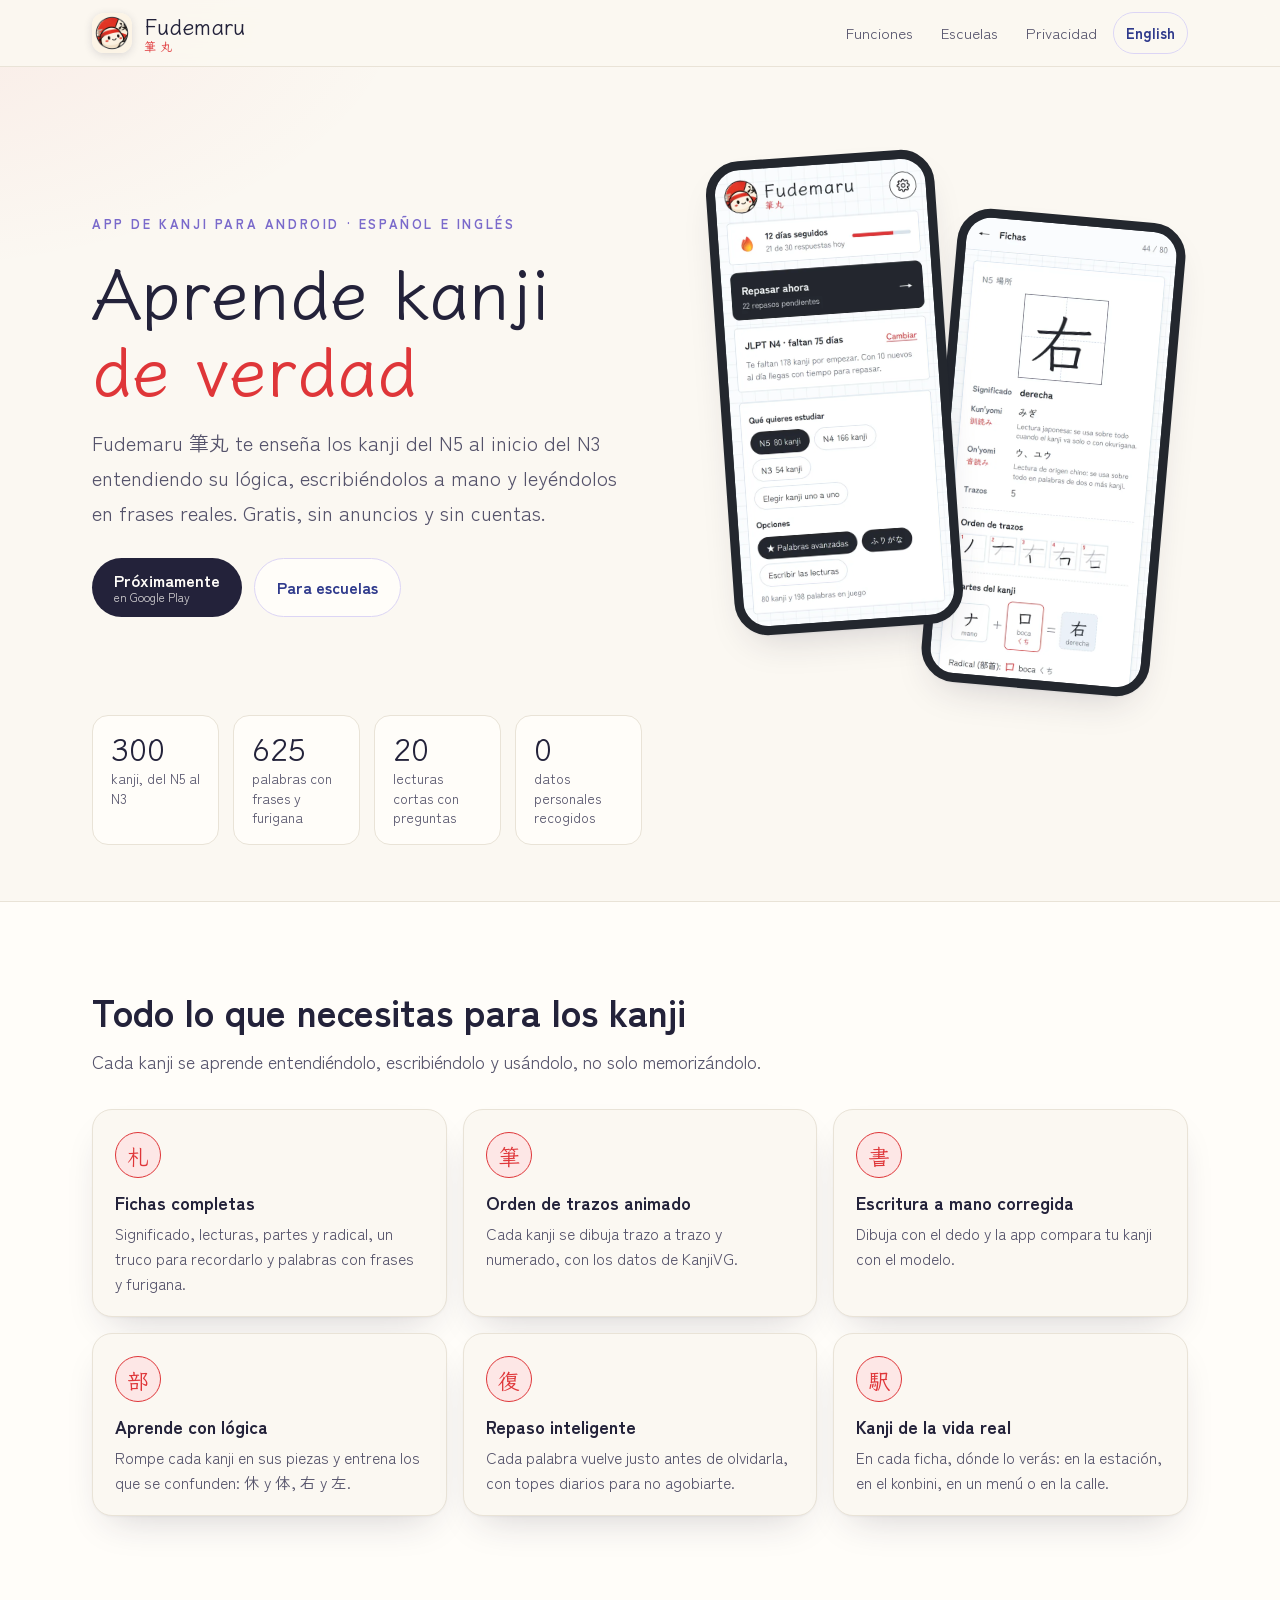
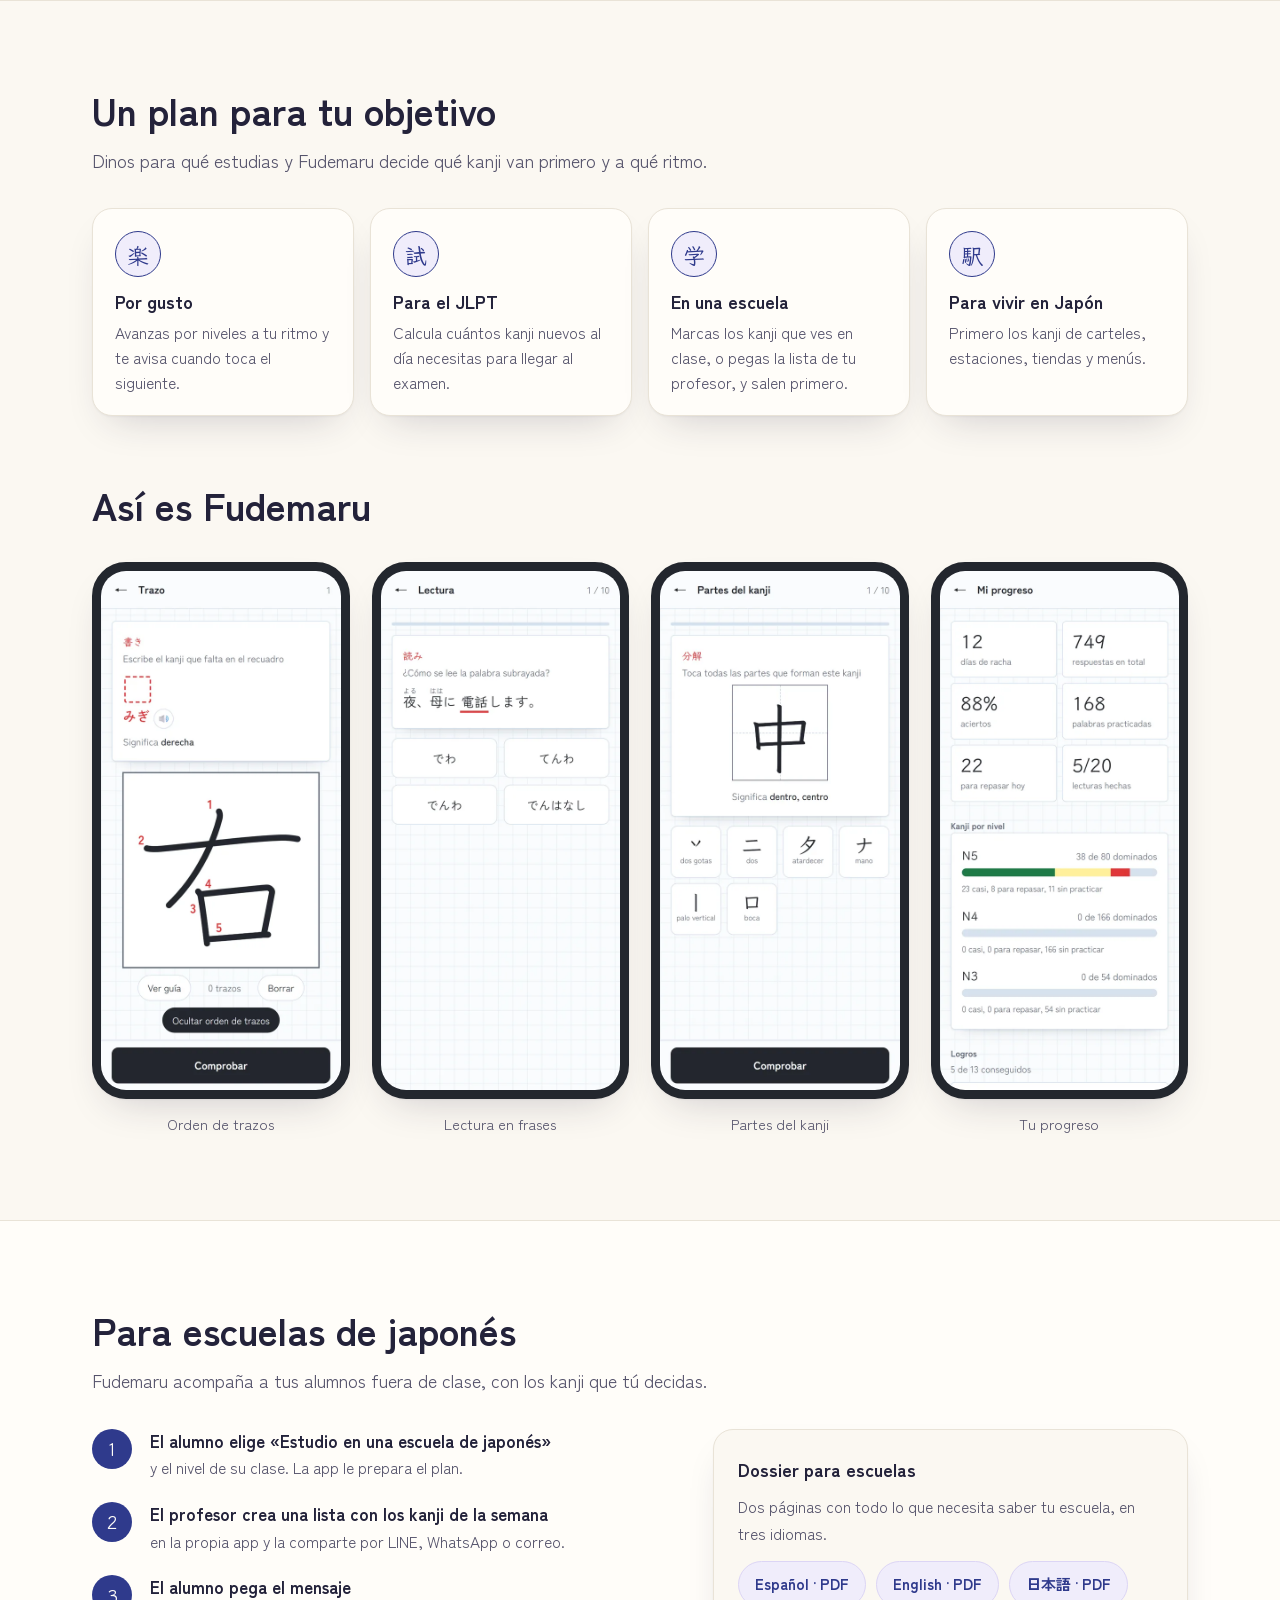
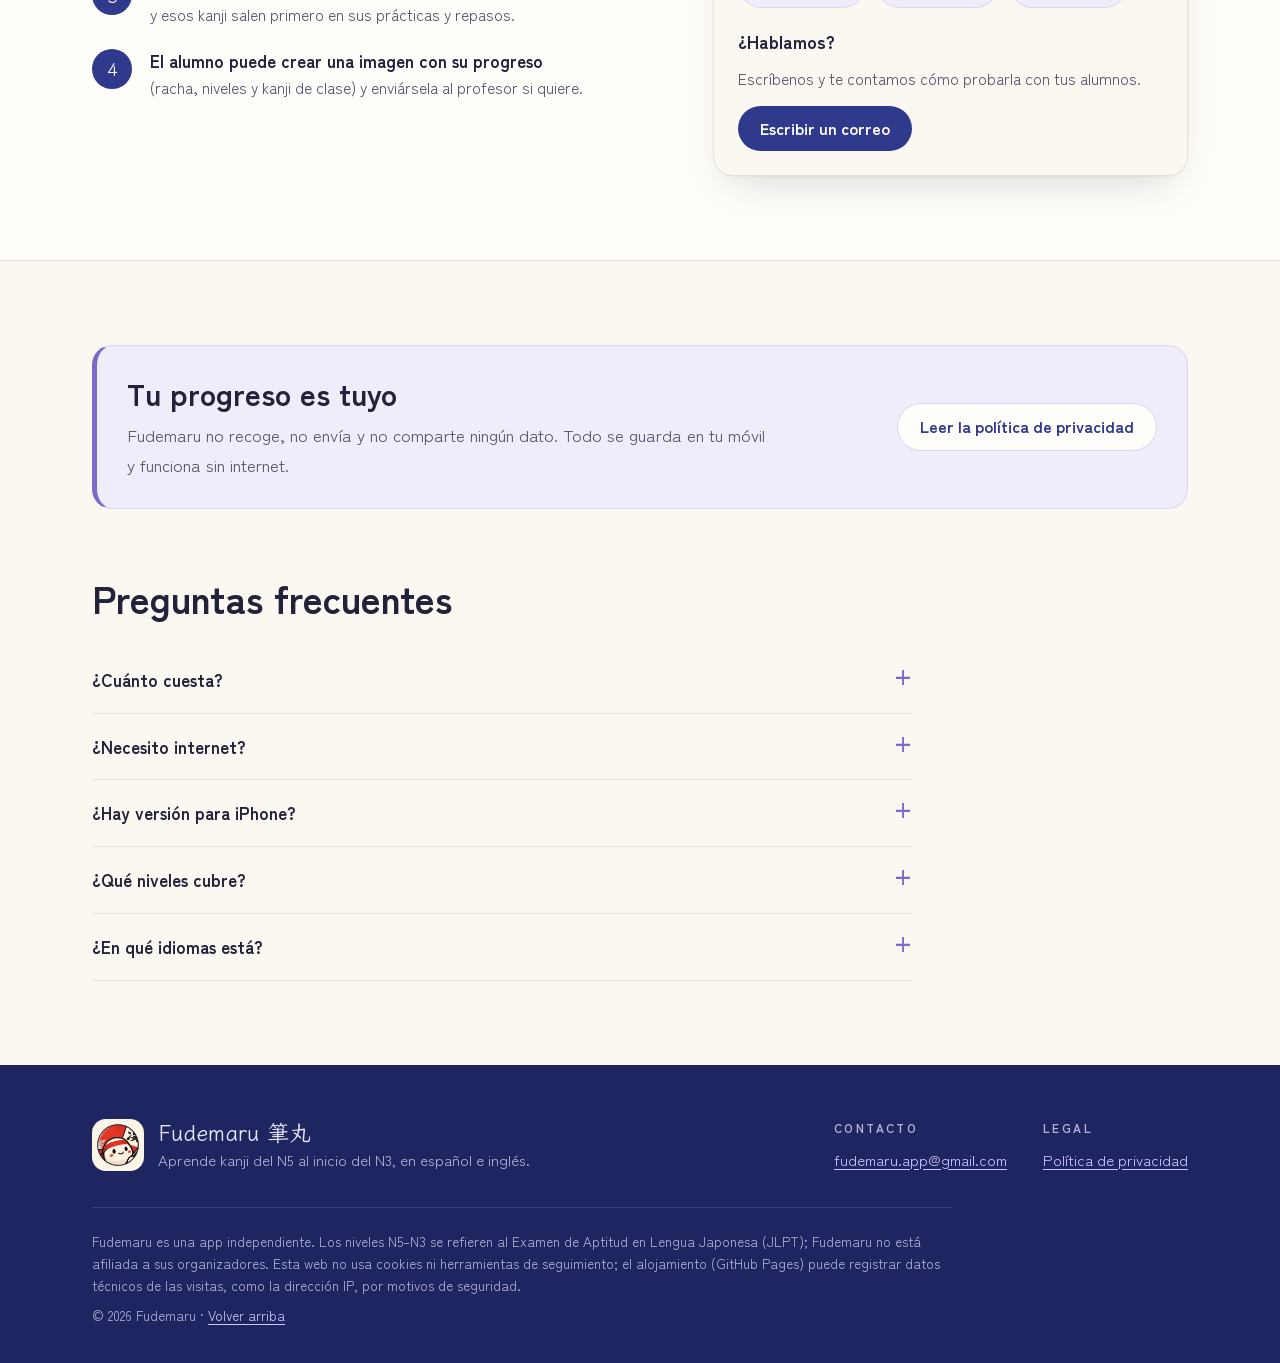
==== index.html @ ba8eaf7e "Web de Fudemaru" ====
<!doctype html>
<html lang="es">
<head>
<meta charset="utf-8">
<meta name="viewport" content="width=device-width, initial-scale=1">
<title>Fudemaru 筆丸 · Aprende kanji de verdad</title>
<meta name="description" content="App gratuita para Android: 300 kanji del N5 al inicio del N3, con fichas, orden de trazos, escritura a mano, lecturas y repaso inteligente. Sin anuncios, sin cuentas y sin internet.">
<meta name="theme-color" content="#fbf8f2" media="(prefers-color-scheme: light)">
<meta name="theme-color" content="#15162a" media="(prefers-color-scheme: dark)">
<meta property="og:type" content="website">
<meta property="og:title" content="Fudemaru 筆丸 · Aprende kanji de verdad">
<meta property="og:description" content="App gratuita para Android: 300 kanji del N5 al inicio del N3, con fichas, orden de trazos, escritura a mano, lecturas y repaso inteligente. Sin anuncios, sin cuentas y sin internet.">
<link rel="icon" type="image/png" sizes="32x32" href="assets/favicon-32.png">
<link rel="apple-touch-icon" href="assets/icon-180.png">
<link rel="alternate" hreflang="en" href="en/index.html">
<link rel="preload" href="assets/fonts/zen-400.woff2" as="font" type="font/woff2" crossorigin>
<link rel="stylesheet" href="assets/style.css">
</head>
<body id="top">
<a class="skip" href="#contenido">Saltar al contenido</a>
<header class="site-header"><div class="wrap">
  <a class="brand" href="index.html"><img src="assets/icon-192.png" alt="" width="40" height="40"><span class="brand-name">Fudemaru<span class="brand-jp" lang="ja">筆丸</span></span></a>
  <nav class="nav" aria-label="Navegación principal"><a class="hide-sm" href="#funciones">Funciones</a><a class="hide-sm" href="#escuelas">Escuelas</a><a class="hide-sm" href="#privacidad">Privacidad</a><a class="lang" href="en/index.html" hreflang="en" lang="en">English</a></nav>
</div></header>
<main id="contenido">
  <section class="hero"><div class="wrap">
    <div>
      <p class="eyebrow">App de kanji para Android · Español e inglés</p>
      <h1>Aprende kanji <span class="jp">de verdad</span></h1>
      <p class="lead">Fudemaru 筆丸 te enseña los kanji del N5 al inicio del N3 entendiendo su lógica, escribiéndolos a mano y leyéndolos en frases reales. Gratis, sin anuncios y sin cuentas.</p>
      <div class="cta"><span class="btn soon"><span>Próximamente<small>en Google Play</small></span></span><a class="btn ghost" href="#escuelas">Para escuelas</a></div>
    </div>
    <div class="phones"><div class="phone p1"><img src="assets/shots/es-inicio.webp" alt="" width="540" height="1170"></div><div class="phone p2"><img src="assets/shots/es-ficha.webp" alt="" width="540" height="1170"></div></div>
  </div><div class="wrap"><div class="stats"><div><b>300</b><span>kanji, del N5 al N3</span></div><div><b>625</b><span>palabras con frases y furigana</span></div><div><b>20</b><span>lecturas cortas con preguntas</span></div><div><b>0</b><span>datos personales recogidos</span></div></div></div></section>
  <section class="sec alt" id="funciones"><div class="wrap">
    <h2>Todo lo que necesitas para los kanji</h2><p class="sub">Cada kanji se aprende entendiéndolo, escribiéndolo y usándolo, no solo memorizándolo.</p>
    <div class="cards"><div class="card"><span class="k" lang="ja" aria-hidden="true">札</span><h3>Fichas completas</h3><p>Significado, lecturas, partes y radical, un truco para recordarlo y palabras con frases y furigana.</p></div><div class="card"><span class="k" lang="ja" aria-hidden="true">筆</span><h3>Orden de trazos animado</h3><p>Cada kanji se dibuja trazo a trazo y numerado, con los datos de KanjiVG.</p></div><div class="card"><span class="k" lang="ja" aria-hidden="true">書</span><h3>Escritura a mano corregida</h3><p>Dibuja con el dedo y la app compara tu kanji con el modelo.</p></div><div class="card"><span class="k" lang="ja" aria-hidden="true">部</span><h3>Aprende con lógica</h3><p>Rompe cada kanji en sus piezas y entrena los que se confunden: 休 y 体, 右 y 左.</p></div><div class="card"><span class="k" lang="ja" aria-hidden="true">復</span><h3>Repaso inteligente</h3><p>Cada palabra vuelve justo antes de olvidarla, con topes diarios para no agobiarte.</p></div><div class="card"><span class="k" lang="ja" aria-hidden="true">駅</span><h3>Kanji de la vida real</h3><p>En cada ficha, dónde lo verás: en la estación, en el konbini, en un menú o en la calle.</p></div></div>
  </div></section>
  <section class="sec"><div class="wrap">
    <h2>Un plan para tu objetivo</h2><p class="sub">Dinos para qué estudias y Fudemaru decide qué kanji van primero y a qué ritmo.</p>
    <div class="cards goals"><div class="card"><span class="k" lang="ja" aria-hidden="true">楽</span><h3>Por gusto</h3><p>Avanzas por niveles a tu ritmo y te avisa cuando toca el siguiente.</p></div><div class="card"><span class="k" lang="ja" aria-hidden="true">試</span><h3>Para el JLPT</h3><p>Calcula cuántos kanji nuevos al día necesitas para llegar al examen.</p></div><div class="card"><span class="k" lang="ja" aria-hidden="true">学</span><h3>En una escuela</h3><p>Marcas los kanji que ves en clase, o pegas la lista de tu profesor, y salen primero.</p></div><div class="card"><span class="k" lang="ja" aria-hidden="true">駅</span><h3>Para vivir en Japón</h3><p>Primero los kanji de carteles, estaciones, tiendas y menús.</p></div></div>
    <h2 style="margin-top:64px">Así es Fudemaru</h2>
    <div class="gallery"><figure><div class="phone"><img src="assets/shots/es-trazo.webp" alt="Orden de trazos" width="540" height="1170" loading="lazy"></div><figcaption>Orden de trazos</figcaption></figure><figure><div class="phone"><img src="assets/shots/es-lectura.webp" alt="Lectura en frases" width="540" height="1170" loading="lazy"></div><figcaption>Lectura en frases</figcaption></figure><figure><div class="phone"><img src="assets/shots/es-partes.webp" alt="Partes del kanji" width="540" height="1170" loading="lazy"></div><figcaption>Partes del kanji</figcaption></figure><figure><div class="phone"><img src="assets/shots/es-progreso.webp" alt="Tu progreso" width="540" height="1170" loading="lazy"></div><figcaption>Tu progreso</figcaption></figure></div>
  </div></section>
  <section class="sec alt" id="escuelas"><div class="wrap">
    <h2>Para escuelas de japonés</h2><p class="sub">Fudemaru acompaña a tus alumnos fuera de clase, con los kanji que tú decidas.</p>
    <div class="school">
      <ol class="steps"><li><b>El alumno elige «Estudio en una escuela de japonés»</b><span>y el nivel de su clase. La app le prepara el plan.</span></li><li><b>El profesor crea una lista con los kanji de la semana</b><span>en la propia app y la comparte por LINE, WhatsApp o correo.</span></li><li><b>El alumno pega el mensaje</b><span>y esos kanji salen primero en sus prácticas y repasos.</span></li><li><b>El alumno puede crear una imagen con su progreso</b><span>(racha, niveles y kanji de clase) y enviársela al profesor si quiere.</span></li></ol>
      <div class="panel">
        <h3>Dossier para escuelas</h3><p>Dos páginas con todo lo que necesita saber tu escuela, en tres idiomas.</p>
        <div class="dl"><a href="escuelas/Fudemaru-escuelas-ES.pdf" hreflang="es">Español · PDF</a><a href="escuelas/Fudemaru-escuelas-EN.pdf" hreflang="en">English · PDF</a><a href="escuelas/Fudemaru-escuelas-JA.pdf" hreflang="ja" lang="ja">日本語 · PDF</a></div>
        <h3>¿Hablamos?</h3><p>Escríbenos y te contamos cómo probarla con tus alumnos.</p>
        <a class="btn primary" href="mailto:fudemaru.app@gmail.com">Escribir un correo</a>
      </div>
    </div>
  </div></section>
  <section class="sec" id="privacidad"><div class="wrap">
    <div class="privacy"><div><h2>Tu progreso es tuyo</h2><p>Fudemaru no recoge, no envía y no comparte ningún dato. Todo se guarda en tu móvil y funciona sin internet.</p></div><a class="btn ghost" href="https://john141423.github.io/fudemaru-privacy/">Leer la política de privacidad</a></div>
    <h2 style="margin-top:64px">Preguntas frecuentes</h2>
    <div class="faq"><details><summary>¿Cuánto cuesta?</summary><p>Nada. Fudemaru es gratis y no tiene anuncios.</p></details><details><summary>¿Necesito internet?</summary><p>No. Todo funciona sin conexión: las fuentes, los kanji y la voz van dentro de la app o del móvil.</p></details><details><summary>¿Hay versión para iPhone?</summary><p>Por ahora, solo para Android.</p></details><details><summary>¿Qué niveles cubre?</summary><p>Todo el N5 y el N4 y el inicio del N3: 300 kanji. Estamos trabajando para ampliarlo.</p></details><details><summary>¿En qué idiomas está?</summary><p>En español y en inglés. Se cambia en Opciones.</p></details></div>
  </div></section>
</main>
<footer class="site-footer"><div class="wrap">
  <div class="foot-top">
    <div class="foot-brand"><img src="assets/icon-192.png" alt="" width="52" height="52"><div><b>Fudemaru <span lang="ja">筆丸</span></b><p>Aprende kanji del N5 al inicio del N3, en español e inglés.</p></div></div>
    <div class="foot-cols">
      <div><h3>Contacto</h3><p><a href="mailto:fudemaru.app@gmail.com">fudemaru.app@gmail.com</a></p></div>
      <div><h3>Legal</h3><p><a href="https://john141423.github.io/fudemaru-privacy/">Política de privacidad</a></p></div>
    </div>
  </div>
  <p class="foot-note">Fudemaru es una app independiente. Los niveles N5–N3 se refieren al Examen de Aptitud en Lengua Japonesa (JLPT); Fudemaru no está afiliada a sus organizadores. Esta web no usa cookies ni herramientas de seguimiento; el alojamiento (GitHub Pages) puede registrar datos técnicos de las visitas, como la dirección IP, por motivos de seguridad.</p>
  <p class="foot-note" style="margin-top:8px;border:0;padding:0">© 2026 Fudemaru · <a href="#top">Volver arriba</a></p>
</div></footer>
</body>
</html>
---- assets/style.css ----
/* Fudemaru 筆丸 · web de presentación
   Misma familia que la web de privacidad: crema, índigo y violeta suave, con el rojo de la app como acento.
   Sin dependencias externas: fuentes recortadas en assets/fonts (SIL OFL 1.1). */
@font-face{font-family:"Zen Kaku Gothic New";font-weight:400;font-style:normal;font-display:swap;src:url("fonts/zen-400.woff2") format("woff2")}
@font-face{font-family:"Zen Kaku Gothic New";font-weight:700;font-style:normal;font-display:swap;src:url("fonts/zen-700.woff2") format("woff2")}
@font-face{font-family:"Klee One";font-weight:600;font-style:normal;font-display:swap;src:url("fonts/klee-600.woff2") format("woff2")}

:root{
  --bg:#fbf8f2; --surface:#fffdf9; --ink:#23223a; --ink-2:#55536b; --muted:#85829a;
  --indigo:#2f3a8c; --indigo-deep:#1f2560; --violet:#7a6acb; --violet-soft:#f0edfb; --violet-line:#dcd5f5;
  --red:#df3639; --red-soft:#fde7e6; --line:#e9e3d7;
  --radius:20px; --shadow:0 1px 2px rgba(35,34,58,.04),0 18px 40px -18px rgba(35,34,58,.22);
  --sans:"Zen Kaku Gothic New",system-ui,-apple-system,"Segoe UI",Roboto,"Hiragino Sans","Noto Sans JP",sans-serif;
  --display:"Klee One","Zen Kaku Gothic New",serif;
  color-scheme:light;
}
@media (prefers-color-scheme:dark){
  :root{
    --bg:#15162a; --surface:#1c1e37; --ink:#ecebf6; --ink-2:#b4b2cc; --muted:#8f8daa;
    --indigo:#aab2ff; --indigo-deep:#c9ceff; --violet:#b6a9f5; --violet-soft:#25244a; --violet-line:#3a3770;
    --red:#ff8a80; --red-soft:#4a2f2d; --line:#2d2f4d;
    --shadow:0 1px 2px rgba(0,0,0,.3),0 18px 40px -18px rgba(0,0,0,.6);
    color-scheme:dark;
  }
}
*,*::before,*::after{box-sizing:border-box}
html{-webkit-text-size-adjust:100%;scroll-behavior:smooth}
@media (prefers-reduced-motion:reduce){html{scroll-behavior:auto}}
body{margin:0;font-family:var(--sans);font-size:17px;line-height:1.75;color:var(--ink);
  background:radial-gradient(1200px 560px at 85% -10%,rgba(122,106,203,.14),transparent 62%),radial-gradient(900px 460px at -10% 0%,rgba(223,54,57,.07),transparent 60%),var(--bg);background-repeat:no-repeat}
img{max-width:100%;height:auto;display:block}
a{color:var(--indigo);text-underline-offset:3px}
a:hover{color:var(--violet)}
:focus-visible{outline:3px solid var(--violet);outline-offset:3px;border-radius:8px}
.wrap{width:100%;max-width:1160px;margin:0 auto;padding:0 clamp(16px,4vw,32px)}
.skip{position:absolute;left:-9999px;top:8px;background:var(--surface);padding:8px 14px;border-radius:10px;z-index:20}
.skip:focus{left:16px}
section{scroll-margin-top:84px}

/* cabecera */
.site-header{position:sticky;top:0;z-index:10;background:var(--bg);background:color-mix(in srgb,var(--bg) 86%,transparent);backdrop-filter:saturate(1.4) blur(10px);-webkit-backdrop-filter:saturate(1.4) blur(10px);border-bottom:1px solid var(--line)}
.site-header .wrap{display:flex;align-items:center;justify-content:space-between;gap:16px;min-height:66px}
.brand{display:flex;align-items:center;gap:12px;color:var(--ink);text-decoration:none}
.brand img{width:40px;height:40px;border-radius:12px;box-shadow:0 2px 8px rgba(35,34,58,.15)}
.brand-name{font-family:var(--display);font-weight:600;font-size:22px;line-height:1}
.brand-jp{display:block;font-size:12px;letter-spacing:.3em;color:var(--red);margin-top:4px}
.nav{display:flex;align-items:center;gap:4px;font-size:15px}
.nav a{color:var(--ink-2);text-decoration:none;padding:7px 12px;border-radius:999px}
.nav a:hover{color:var(--indigo);background:var(--violet-soft)}
.nav .lang{border:1px solid var(--violet-line);color:var(--indigo);font-weight:700}

/* portada */
.hero{padding:clamp(40px,7vw,88px) 0 clamp(30px,5vw,56px)}
.hero .wrap{display:grid;grid-template-columns:minmax(0,1.05fr) minmax(0,.95fr);gap:48px;align-items:center}
.eyebrow{margin:0 0 14px;font-size:13px;font-weight:700;letter-spacing:.2em;text-transform:uppercase;color:var(--violet)}
h1{font-family:var(--display);font-weight:600;font-size:clamp(2.6rem,6.6vw,4.4rem);line-height:1.1;margin:0}
h1 .jp{color:var(--red)}
.lead{font-size:clamp(17px,2vw,20px);color:var(--ink-2);margin:20px 0 0;max-width:560px}
.cta{display:flex;flex-wrap:wrap;gap:12px;margin-top:28px}
.btn{display:inline-flex;align-items:center;gap:10px;padding:13px 22px;border-radius:999px;font-weight:700;font-size:16px;text-decoration:none;line-height:1.2}
.btn.primary{background:var(--indigo);color:var(--surface)}
.btn.primary:hover{background:var(--violet);color:var(--surface)}
.btn.ghost{border:1.5px solid var(--violet-line);color:var(--indigo);background:var(--surface)}
.btn.soon{background:var(--ink);color:var(--surface);cursor:default}
.btn.soon small{display:block;font-weight:400;font-size:12px;opacity:.8}
@media (prefers-color-scheme:dark){.btn.primary,.btn.primary:hover,.btn.soon{color:#15162a}}
.phones{position:relative;min-height:520px}
.phone{position:absolute;width:min(260px,46%);border-radius:34px;border:9px solid #23272e;background:#23272e;overflow:hidden;box-shadow:var(--shadow)}
.phone img{width:100%;aspect-ratio:1080/2340;object-fit:cover;object-position:top}
.phones .p1{left:6%;top:0;transform:rotate(-4deg);z-index:2}
.phones .p2{right:4%;top:60px;transform:rotate(5deg)}
.stats{display:grid;grid-template-columns:repeat(4,minmax(0,1fr));gap:14px;margin-top:40px}
.stats div{background:var(--surface);border:1px solid var(--line);border-radius:16px;padding:16px 18px}
.stats b{display:block;font-family:var(--display);font-weight:600;font-size:30px;line-height:1.1;color:var(--ink)}
.stats span{color:var(--ink-2);font-size:14px;line-height:1.4;display:block;margin-top:4px}

/* secciones */
.sec{padding:clamp(44px,7vw,84px) 0}
.sec.alt{background:var(--surface);border-top:1px solid var(--line);border-bottom:1px solid var(--line)}
.sec h2{font-size:clamp(1.7rem,3.6vw,2.4rem);line-height:1.25;margin:0;max-width:720px}
.sec .sub{color:var(--ink-2);margin:12px 0 0;max-width:680px;font-size:18px}
.cards{display:grid;grid-template-columns:repeat(3,minmax(0,1fr));gap:16px;margin-top:32px}
.card{background:var(--surface);border:1px solid var(--line);border-radius:var(--radius);padding:22px 22px 20px;box-shadow:var(--shadow)}
.sec.alt .card{background:var(--bg)}
.card .k{display:grid;place-items:center;width:46px;height:46px;border-radius:50%;border:1.5px solid var(--red);color:var(--red);background:var(--red-soft);font-family:var(--display);font-weight:600;font-size:22px;line-height:1;margin-bottom:12px}
.card h3{margin:0;font-size:18px;line-height:1.4}
.card p{margin:6px 0 0;color:var(--ink-2);font-size:15.5px;line-height:1.6}
.goals{grid-template-columns:repeat(4,minmax(0,1fr))}
.goals .card .k{border-color:var(--indigo);color:var(--indigo);background:var(--violet-soft)}
.gallery{display:grid;grid-template-columns:repeat(4,minmax(0,1fr));gap:22px;margin-top:34px}
.gallery figure{margin:0}
.gallery .phone{position:static;width:100%;transform:none}
.gallery figcaption{text-align:center;color:var(--ink-2);font-size:14.5px;margin-top:12px}

/* escuelas */
.school{display:grid;grid-template-columns:minmax(0,1.1fr) minmax(0,.9fr);gap:40px;align-items:start;margin-top:32px}
.steps{list-style:none;margin:0;padding:0;counter-reset:st}
.steps li{position:relative;padding:0 0 22px 58px;counter-increment:st}
.steps li::before{content:counter(st);position:absolute;left:0;top:0;width:40px;height:40px;border-radius:50%;background:var(--indigo);color:var(--surface);display:grid;place-items:center;font-family:var(--display);font-weight:600;font-size:18px}
@media (prefers-color-scheme:dark){.steps li::before{color:#15162a}}
.steps b{display:block;font-size:17px;line-height:1.45}
.steps span{display:block;color:var(--ink-2);font-size:15.5px;line-height:1.6;margin-top:2px}
.panel{background:var(--surface);border:1px solid var(--line);border-radius:var(--radius);padding:24px;box-shadow:var(--shadow)}
.sec.alt .panel{background:var(--bg)}
.panel h3{margin:0 0 8px;font-size:18px}
.panel p{margin:0 0 14px;color:var(--ink-2);font-size:15.5px}
.dl{display:flex;flex-wrap:wrap;gap:10px;margin:6px 0 18px}
.dl a{display:inline-flex;align-items:center;gap:8px;padding:9px 16px;border-radius:999px;border:1.5px solid var(--violet-line);background:var(--violet-soft);color:var(--indigo);text-decoration:none;font-weight:700;font-size:15px}
.dl a:hover{border-color:var(--violet)}

/* privacidad y preguntas */
.privacy{display:flex;flex-wrap:wrap;align-items:center;justify-content:space-between;gap:20px;background:var(--violet-soft);border:1px solid var(--violet-line);border-left:5px solid var(--violet);border-radius:var(--radius);padding:28px 30px}
.privacy h2{font-size:clamp(1.4rem,3vw,1.9rem)}
.privacy p{margin:8px 0 0;color:var(--ink-2);max-width:640px}
.faq{max-width:820px;margin-top:26px}
.faq details{border-bottom:1px solid var(--line);padding:4px 0}
.faq summary{cursor:pointer;list-style:none;display:flex;justify-content:space-between;gap:16px;padding:14px 0;font-weight:700;font-size:17px}
.faq summary::-webkit-details-marker{display:none}
.faq summary::after{content:"+";color:var(--violet);font-size:22px;line-height:1}
.faq details[open] summary::after{content:"−"}
.faq p{margin:0 0 16px;color:var(--ink-2)}

/* pie */
.site-footer{background:#1f2560;color:#e8e7f6;padding:52px 0 36px;font-size:15px}
@media (prefers-color-scheme:dark){.site-footer{background:#0f1024}}
.site-footer a{color:#cdc5ff}
.foot-top{display:flex;flex-wrap:wrap;justify-content:space-between;gap:28px}
.foot-brand{display:flex;gap:14px;align-items:center;max-width:440px}
.foot-brand img{width:52px;height:52px;border-radius:14px}
.foot-brand b{display:block;font-family:var(--display);font-weight:600;font-size:22px;line-height:1.2}
.foot-brand p{margin:4px 0 0;color:#b3b1d6;line-height:1.5}
.foot-cols{display:flex;flex-wrap:wrap;gap:36px}
.foot-cols h3{margin:0 0 8px;font-size:12px;letter-spacing:.2em;text-transform:uppercase;color:#b3b1d6}
.foot-cols p{margin:0;line-height:1.8}
.foot-note{margin:34px 0 0;padding-top:22px;border-top:1px solid rgba(255,255,255,.12);color:#b3b1d6;font-size:13.5px;line-height:1.65;max-width:860px}

/* tableta y móvil */
@media (max-width:980px){
  .hero .wrap,.school{grid-template-columns:minmax(0,1fr)}
  .phones{min-height:440px;max-width:520px;margin:10px auto 0;width:100%}
  .cards{grid-template-columns:repeat(2,minmax(0,1fr))}
  .goals{grid-template-columns:repeat(2,minmax(0,1fr))}
  .gallery{grid-template-columns:repeat(4,minmax(200px,1fr));overflow-x:auto;scroll-snap-type:x mandatory;padding-bottom:10px}
  .gallery figure{scroll-snap-align:start}
  .stats{grid-template-columns:repeat(2,minmax(0,1fr))}
}
@media (max-width:600px){
  body{font-size:16px}
  .nav .hide-sm{display:none}
  .cards,.goals{grid-template-columns:minmax(0,1fr)}
  .phones{min-height:380px}
  .phone{border-width:7px;border-radius:28px}
  .gallery{grid-template-columns:repeat(4,72%)}
  .privacy{padding:22px}
}
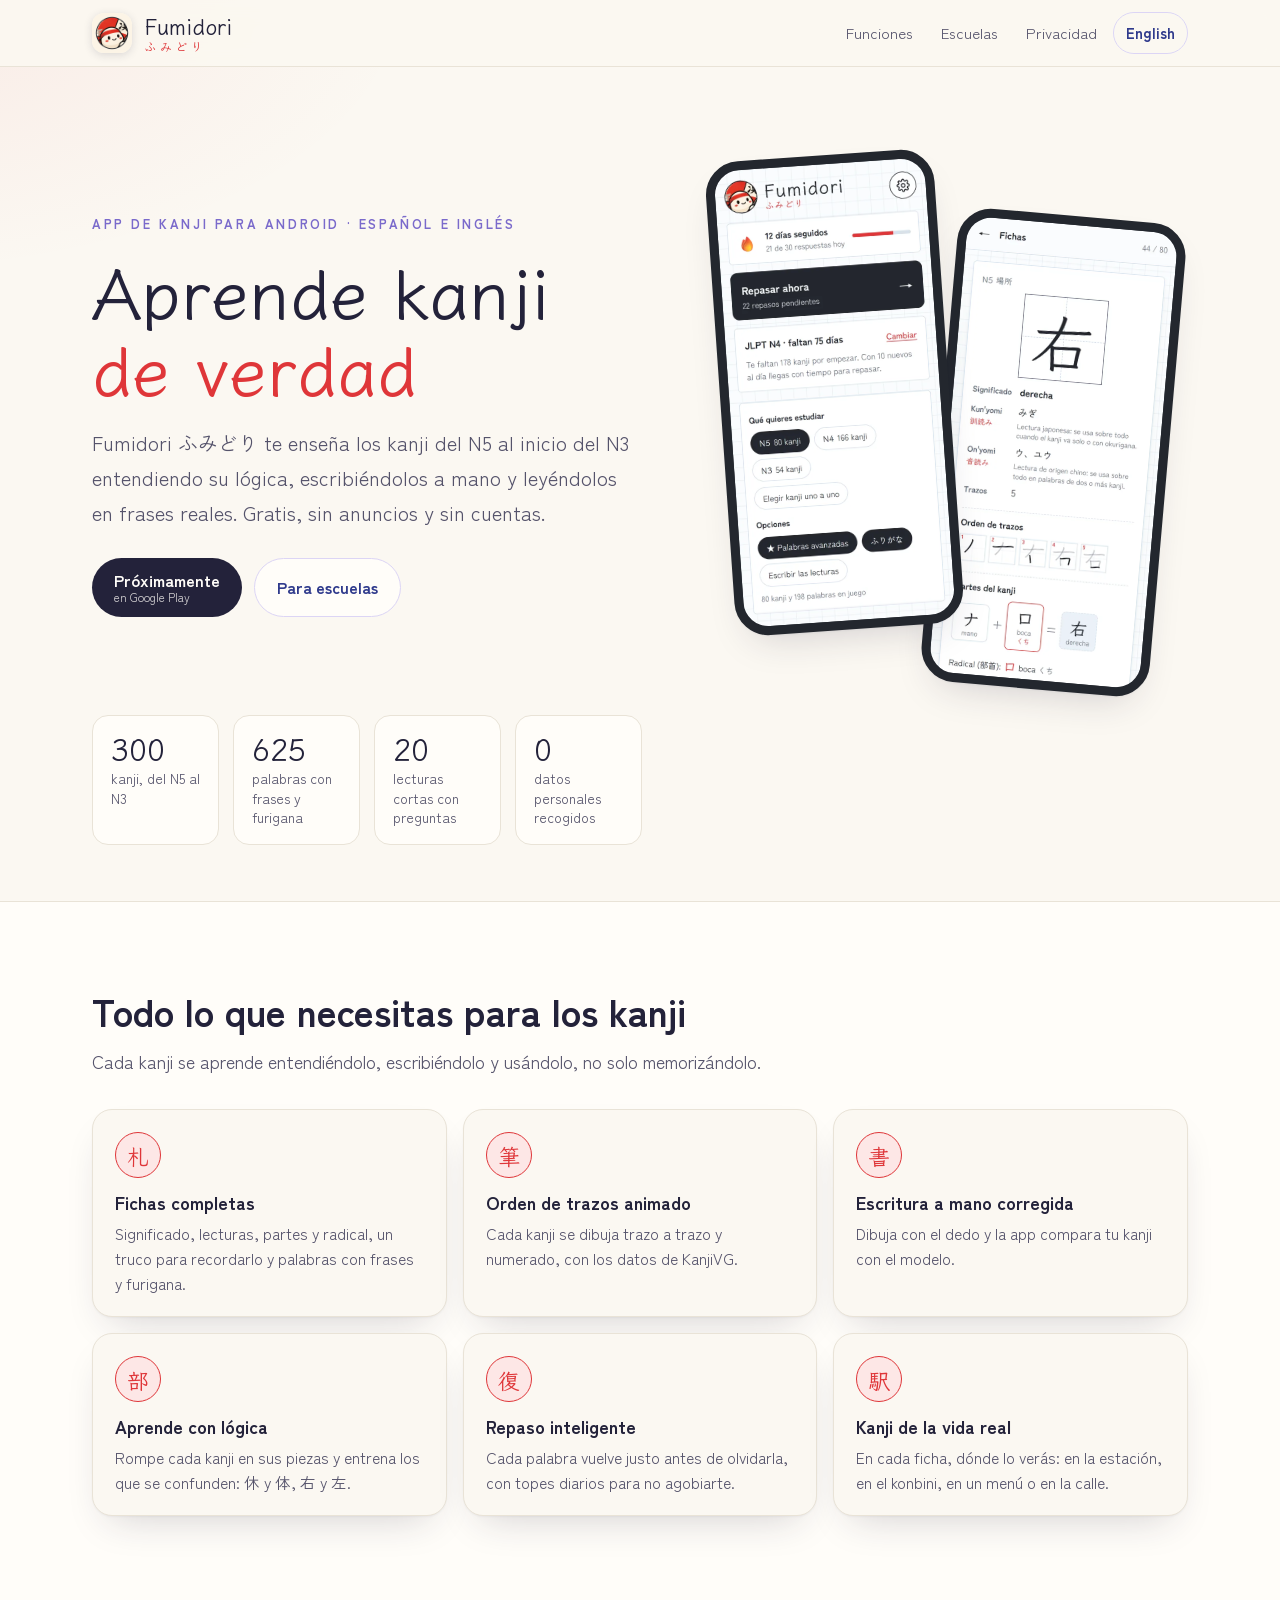
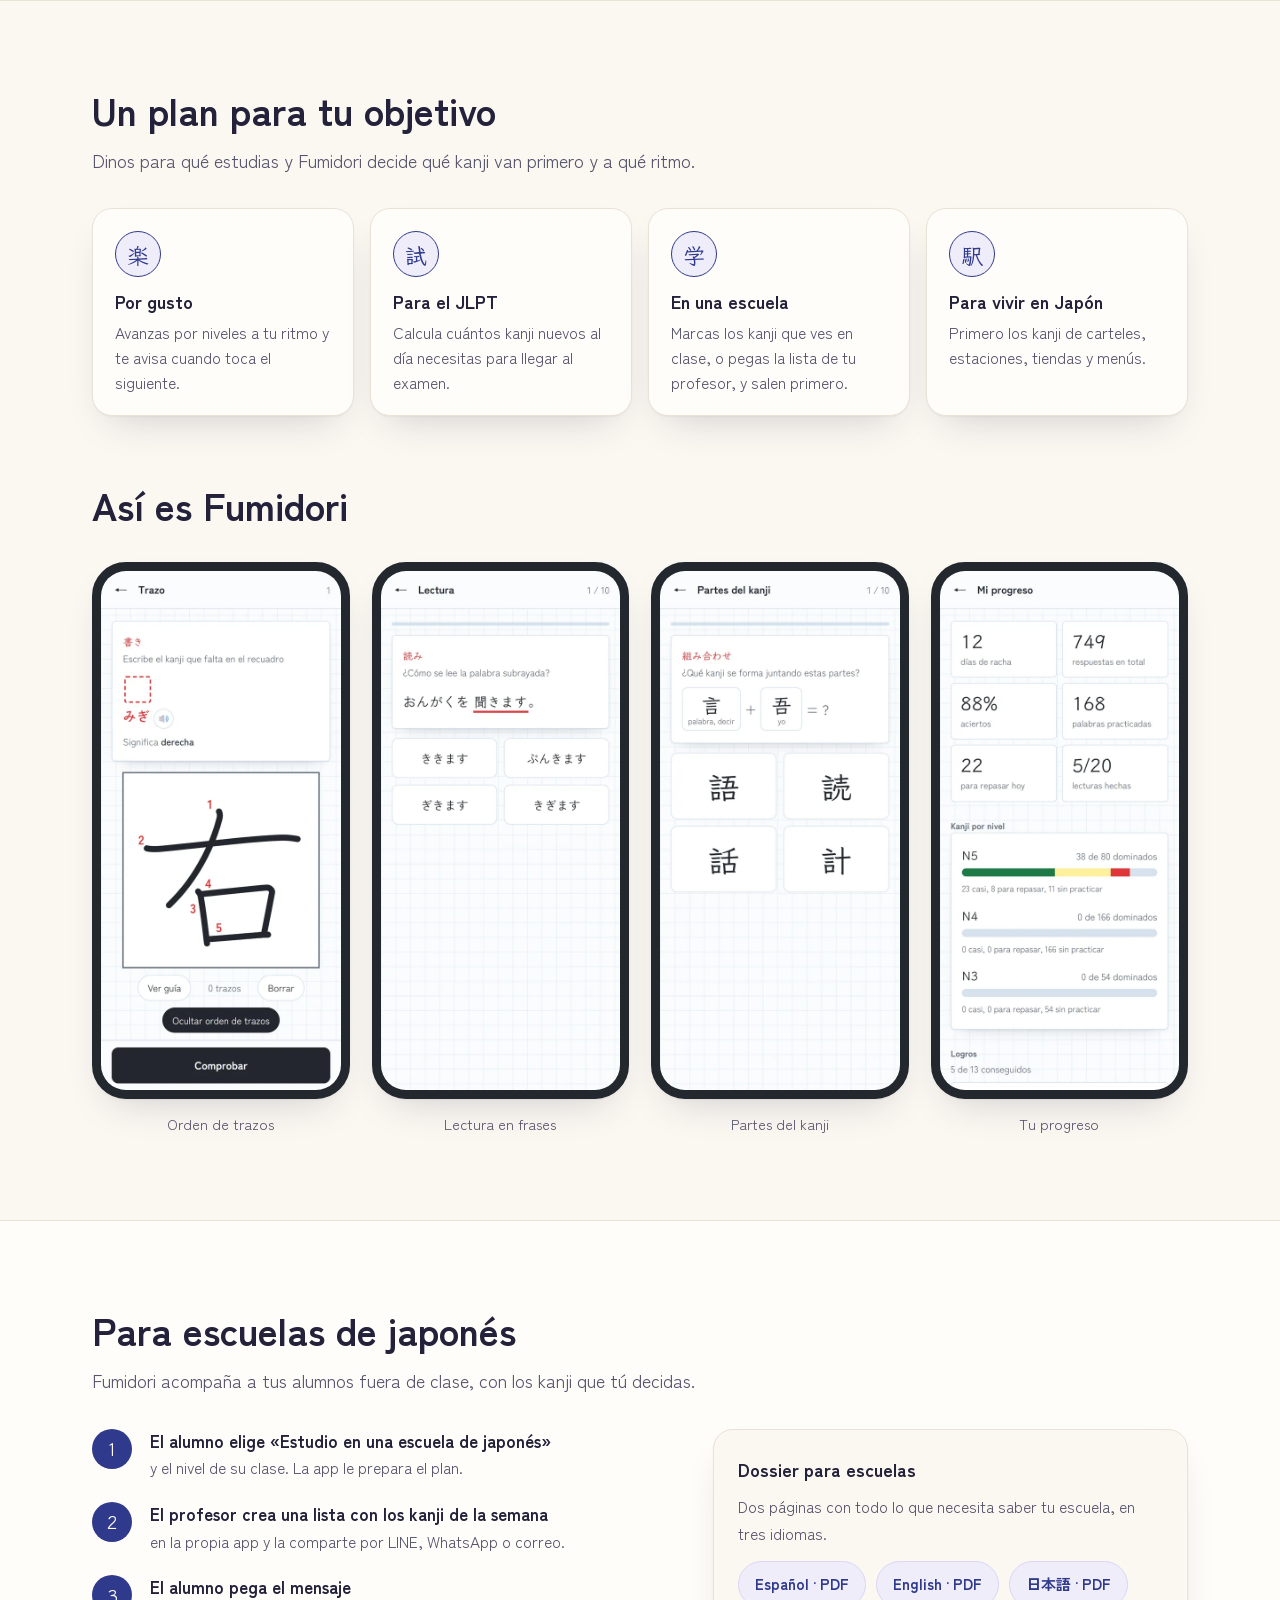
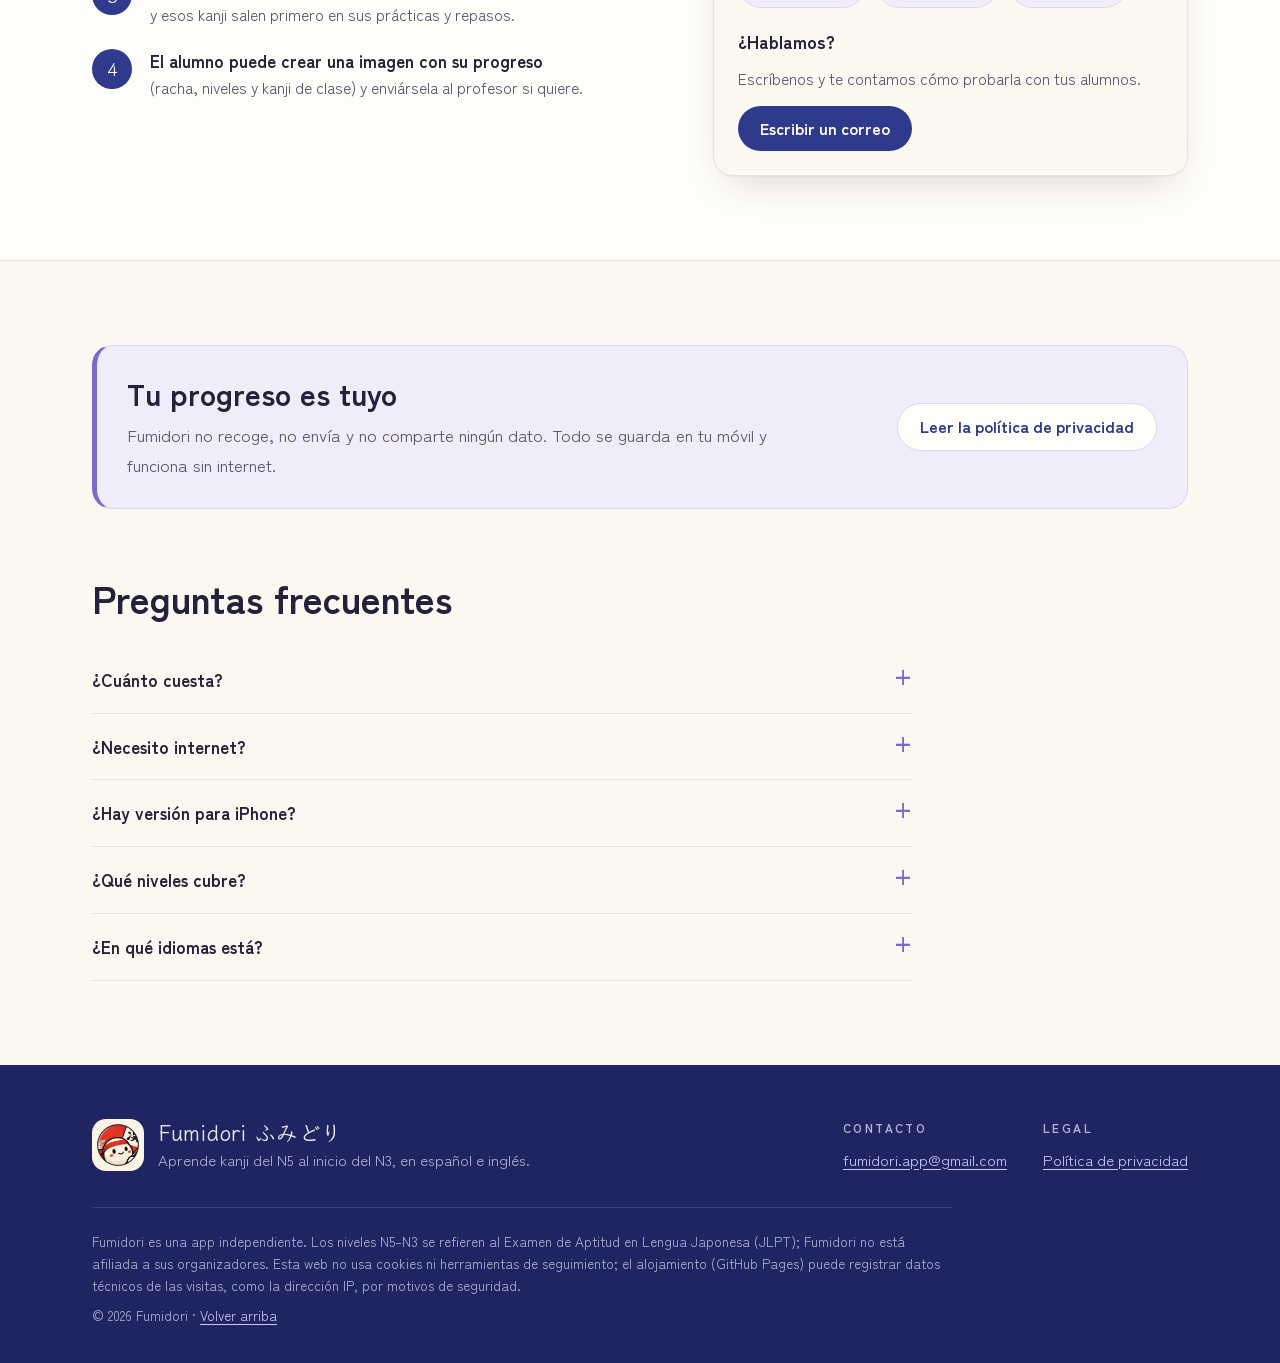
==== commit f180613b: "Actualizar la web (2026-11-03)" ====
--- a/index.html
+++ b/index.html
@@ -3,12 +3,12 @@
 <head>
 <meta charset="utf-8">
 <meta name="viewport" content="width=device-width, initial-scale=1">
-<title>Fudemaru 筆丸 · Aprende kanji de verdad</title>
+<title>Fumidori ふみどり · Aprende kanji de verdad</title>
 <meta name="description" content="App gratuita para Android: 300 kanji del N5 al inicio del N3, con fichas, orden de trazos, escritura a mano, lecturas y repaso inteligente. Sin anuncios, sin cuentas y sin internet.">
 <meta name="theme-color" content="#fbf8f2" media="(prefers-color-scheme: light)">
 <meta name="theme-color" content="#15162a" media="(prefers-color-scheme: dark)">
 <meta property="og:type" content="website">
-<meta property="og:title" content="Fudemaru 筆丸 · Aprende kanji de verdad">
+<meta property="og:title" content="Fumidori ふみどり · Aprende kanji de verdad">
 <meta property="og:description" content="App gratuita para Android: 300 kanji del N5 al inicio del N3, con fichas, orden de trazos, escritura a mano, lecturas y repaso inteligente. Sin anuncios, sin cuentas y sin internet.">
 <link rel="icon" type="image/png" sizes="32x32" href="assets/favicon-32.png">
 <link rel="apple-touch-icon" href="assets/icon-180.png">
@@ -19,7 +19,7 @@
 <body id="top">
 <a class="skip" href="#contenido">Saltar al contenido</a>
 <header class="site-header"><div class="wrap">
-  <a class="brand" href="index.html"><img src="assets/icon-192.png" alt="" width="40" height="40"><span class="brand-name">Fudemaru<span class="brand-jp" lang="ja">筆丸</span></span></a>
+  <a class="brand" href="index.html"><img src="assets/icon-192.png" alt="" width="40" height="40"><span class="brand-name">Fumidori<span class="brand-jp" lang="ja">ふみどり</span></span></a>
   <nav class="nav" aria-label="Navegación principal"><a class="hide-sm" href="#funciones">Funciones</a><a class="hide-sm" href="#escuelas">Escuelas</a><a class="hide-sm" href="#privacidad">Privacidad</a><a class="lang" href="en/index.html" hreflang="en" lang="en">English</a></nav>
 </div></header>
 <main id="contenido">
@@ -27,7 +27,7 @@
     <div>
       <p class="eyebrow">App de kanji para Android · Español e inglés</p>
       <h1>Aprende kanji <span class="jp">de verdad</span></h1>
-      <p class="lead">Fudemaru 筆丸 te enseña los kanji del N5 al inicio del N3 entendiendo su lógica, escribiéndolos a mano y leyéndolos en frases reales. Gratis, sin anuncios y sin cuentas.</p>
+      <p class="lead">Fumidori ふみどり te enseña los kanji del N5 al inicio del N3 entendiendo su lógica, escribiéndolos a mano y leyéndolos en frases reales. Gratis, sin anuncios y sin cuentas.</p>
       <div class="cta"><span class="btn soon"><span>Próximamente<small>en Google Play</small></span></span><a class="btn ghost" href="#escuelas">Para escuelas</a></div>
     </div>
     <div class="phones"><div class="phone p1"><img src="assets/shots/es-inicio.webp" alt="" width="540" height="1170"></div><div class="phone p2"><img src="assets/shots/es-ficha.webp" alt="" width="540" height="1170"></div></div>
@@ -37,39 +37,39 @@
     <div class="cards"><div class="card"><span class="k" lang="ja" aria-hidden="true">札</span><h3>Fichas completas</h3><p>Significado, lecturas, partes y radical, un truco para recordarlo y palabras con frases y furigana.</p></div><div class="card"><span class="k" lang="ja" aria-hidden="true">筆</span><h3>Orden de trazos animado</h3><p>Cada kanji se dibuja trazo a trazo y numerado, con los datos de KanjiVG.</p></div><div class="card"><span class="k" lang="ja" aria-hidden="true">書</span><h3>Escritura a mano corregida</h3><p>Dibuja con el dedo y la app compara tu kanji con el modelo.</p></div><div class="card"><span class="k" lang="ja" aria-hidden="true">部</span><h3>Aprende con lógica</h3><p>Rompe cada kanji en sus piezas y entrena los que se confunden: 休 y 体, 右 y 左.</p></div><div class="card"><span class="k" lang="ja" aria-hidden="true">復</span><h3>Repaso inteligente</h3><p>Cada palabra vuelve justo antes de olvidarla, con topes diarios para no agobiarte.</p></div><div class="card"><span class="k" lang="ja" aria-hidden="true">駅</span><h3>Kanji de la vida real</h3><p>En cada ficha, dónde lo verás: en la estación, en el konbini, en un menú o en la calle.</p></div></div>
   </div></section>
   <section class="sec"><div class="wrap">
-    <h2>Un plan para tu objetivo</h2><p class="sub">Dinos para qué estudias y Fudemaru decide qué kanji van primero y a qué ritmo.</p>
+    <h2>Un plan para tu objetivo</h2><p class="sub">Dinos para qué estudias y Fumidori decide qué kanji van primero y a qué ritmo.</p>
     <div class="cards goals"><div class="card"><span class="k" lang="ja" aria-hidden="true">楽</span><h3>Por gusto</h3><p>Avanzas por niveles a tu ritmo y te avisa cuando toca el siguiente.</p></div><div class="card"><span class="k" lang="ja" aria-hidden="true">試</span><h3>Para el JLPT</h3><p>Calcula cuántos kanji nuevos al día necesitas para llegar al examen.</p></div><div class="card"><span class="k" lang="ja" aria-hidden="true">学</span><h3>En una escuela</h3><p>Marcas los kanji que ves en clase, o pegas la lista de tu profesor, y salen primero.</p></div><div class="card"><span class="k" lang="ja" aria-hidden="true">駅</span><h3>Para vivir en Japón</h3><p>Primero los kanji de carteles, estaciones, tiendas y menús.</p></div></div>
-    <h2 style="margin-top:64px">Así es Fudemaru</h2>
+    <h2 style="margin-top:64px">Así es Fumidori</h2>
     <div class="gallery"><figure><div class="phone"><img src="assets/shots/es-trazo.webp" alt="Orden de trazos" width="540" height="1170" loading="lazy"></div><figcaption>Orden de trazos</figcaption></figure><figure><div class="phone"><img src="assets/shots/es-lectura.webp" alt="Lectura en frases" width="540" height="1170" loading="lazy"></div><figcaption>Lectura en frases</figcaption></figure><figure><div class="phone"><img src="assets/shots/es-partes.webp" alt="Partes del kanji" width="540" height="1170" loading="lazy"></div><figcaption>Partes del kanji</figcaption></figure><figure><div class="phone"><img src="assets/shots/es-progreso.webp" alt="Tu progreso" width="540" height="1170" loading="lazy"></div><figcaption>Tu progreso</figcaption></figure></div>
   </div></section>
   <section class="sec alt" id="escuelas"><div class="wrap">
-    <h2>Para escuelas de japonés</h2><p class="sub">Fudemaru acompaña a tus alumnos fuera de clase, con los kanji que tú decidas.</p>
+    <h2>Para escuelas de japonés</h2><p class="sub">Fumidori acompaña a tus alumnos fuera de clase, con los kanji que tú decidas.</p>
     <div class="school">
       <ol class="steps"><li><b>El alumno elige «Estudio en una escuela de japonés»</b><span>y el nivel de su clase. La app le prepara el plan.</span></li><li><b>El profesor crea una lista con los kanji de la semana</b><span>en la propia app y la comparte por LINE, WhatsApp o correo.</span></li><li><b>El alumno pega el mensaje</b><span>y esos kanji salen primero en sus prácticas y repasos.</span></li><li><b>El alumno puede crear una imagen con su progreso</b><span>(racha, niveles y kanji de clase) y enviársela al profesor si quiere.</span></li></ol>
       <div class="panel">
         <h3>Dossier para escuelas</h3><p>Dos páginas con todo lo que necesita saber tu escuela, en tres idiomas.</p>
-        <div class="dl"><a href="escuelas/Fudemaru-escuelas-ES.pdf" hreflang="es">Español · PDF</a><a href="escuelas/Fudemaru-escuelas-EN.pdf" hreflang="en">English · PDF</a><a href="escuelas/Fudemaru-escuelas-JA.pdf" hreflang="ja" lang="ja">日本語 · PDF</a></div>
+        <div class="dl"><a href="escuelas/Fumidori-escuelas-ES.pdf" hreflang="es">Español · PDF</a><a href="escuelas/Fumidori-escuelas-EN.pdf" hreflang="en">English · PDF</a><a href="escuelas/Fumidori-escuelas-JA.pdf" hreflang="ja" lang="ja">日本語 · PDF</a></div>
         <h3>¿Hablamos?</h3><p>Escríbenos y te contamos cómo probarla con tus alumnos.</p>
-        <a class="btn primary" href="mailto:fudemaru.app@gmail.com">Escribir un correo</a>
+        <a class="btn primary" href="mailto:fumidori.app@gmail.com">Escribir un correo</a>
       </div>
     </div>
   </div></section>
   <section class="sec" id="privacidad"><div class="wrap">
-    <div class="privacy"><div><h2>Tu progreso es tuyo</h2><p>Fudemaru no recoge, no envía y no comparte ningún dato. Todo se guarda en tu móvil y funciona sin internet.</p></div><a class="btn ghost" href="https://john141423.github.io/fudemaru-privacy/">Leer la política de privacidad</a></div>
+    <div class="privacy"><div><h2>Tu progreso es tuyo</h2><p>Fumidori no recoge, no envía y no comparte ningún dato. Todo se guarda en tu móvil y funciona sin internet.</p></div><a class="btn ghost" href="https://john141423.github.io/fumidori-privacy/">Leer la política de privacidad</a></div>
     <h2 style="margin-top:64px">Preguntas frecuentes</h2>
-    <div class="faq"><details><summary>¿Cuánto cuesta?</summary><p>Nada. Fudemaru es gratis y no tiene anuncios.</p></details><details><summary>¿Necesito internet?</summary><p>No. Todo funciona sin conexión: las fuentes, los kanji y la voz van dentro de la app o del móvil.</p></details><details><summary>¿Hay versión para iPhone?</summary><p>Por ahora, solo para Android.</p></details><details><summary>¿Qué niveles cubre?</summary><p>Todo el N5 y el N4 y el inicio del N3: 300 kanji. Estamos trabajando para ampliarlo.</p></details><details><summary>¿En qué idiomas está?</summary><p>En español y en inglés. Se cambia en Opciones.</p></details></div>
+    <div class="faq"><details><summary>¿Cuánto cuesta?</summary><p>Nada. Fumidori es gratis y no tiene anuncios.</p></details><details><summary>¿Necesito internet?</summary><p>No. Todo funciona sin conexión: las fuentes, los kanji y la voz van dentro de la app o del móvil.</p></details><details><summary>¿Hay versión para iPhone?</summary><p>Por ahora, solo para Android.</p></details><details><summary>¿Qué niveles cubre?</summary><p>Todo el N5 y el N4 y el inicio del N3: 300 kanji. Estamos trabajando para ampliarlo.</p></details><details><summary>¿En qué idiomas está?</summary><p>En español y en inglés. Se cambia en Opciones.</p></details></div>
   </div></section>
 </main>
 <footer class="site-footer"><div class="wrap">
   <div class="foot-top">
-    <div class="foot-brand"><img src="assets/icon-192.png" alt="" width="52" height="52"><div><b>Fudemaru <span lang="ja">筆丸</span></b><p>Aprende kanji del N5 al inicio del N3, en español e inglés.</p></div></div>
+    <div class="foot-brand"><img src="assets/icon-192.png" alt="" width="52" height="52"><div><b>Fumidori <span lang="ja">ふみどり</span></b><p>Aprende kanji del N5 al inicio del N3, en español e inglés.</p></div></div>
     <div class="foot-cols">
-      <div><h3>Contacto</h3><p><a href="mailto:fudemaru.app@gmail.com">fudemaru.app@gmail.com</a></p></div>
-      <div><h3>Legal</h3><p><a href="https://john141423.github.io/fudemaru-privacy/">Política de privacidad</a></p></div>
+      <div><h3>Contacto</h3><p><a href="mailto:fumidori.app@gmail.com">fumidori.app@gmail.com</a></p></div>
+      <div><h3>Legal</h3><p><a href="https://john141423.github.io/fumidori-privacy/">Política de privacidad</a></p></div>
     </div>
   </div>
-  <p class="foot-note">Fudemaru es una app independiente. Los niveles N5–N3 se refieren al Examen de Aptitud en Lengua Japonesa (JLPT); Fudemaru no está afiliada a sus organizadores. Esta web no usa cookies ni herramientas de seguimiento; el alojamiento (GitHub Pages) puede registrar datos técnicos de las visitas, como la dirección IP, por motivos de seguridad.</p>
-  <p class="foot-note" style="margin-top:8px;border:0;padding:0">© 2026 Fudemaru · <a href="#top">Volver arriba</a></p>
+  <p class="foot-note">Fumidori es una app independiente. Los niveles N5–N3 se refieren al Examen de Aptitud en Lengua Japonesa (JLPT); Fumidori no está afiliada a sus organizadores. Esta web no usa cookies ni herramientas de seguimiento; el alojamiento (GitHub Pages) puede registrar datos técnicos de las visitas, como la dirección IP, por motivos de seguridad.</p>
+  <p class="foot-note" style="margin-top:8px;border:0;padding:0">© 2026 Fumidori · <a href="#top">Volver arriba</a></p>
 </div></footer>
 </body>
 </html>
--- a/assets/style.css
+++ b/assets/style.css
@@ -1,4 +1,4 @@
-/* Fudemaru 筆丸 · web de presentación
+/* Fumidori ふみどり · web de presentación
    Misma familia que la web de privacidad: crema, índigo y violeta suave, con el rojo de la app como acento.
    Sin dependencias externas: fuentes recortadas en assets/fonts (SIL OFL 1.1). */
 @font-face{font-family:"Zen Kaku Gothic New";font-weight:400;font-style:normal;font-display:swap;src:url("fonts/zen-400.woff2") format("woff2")}
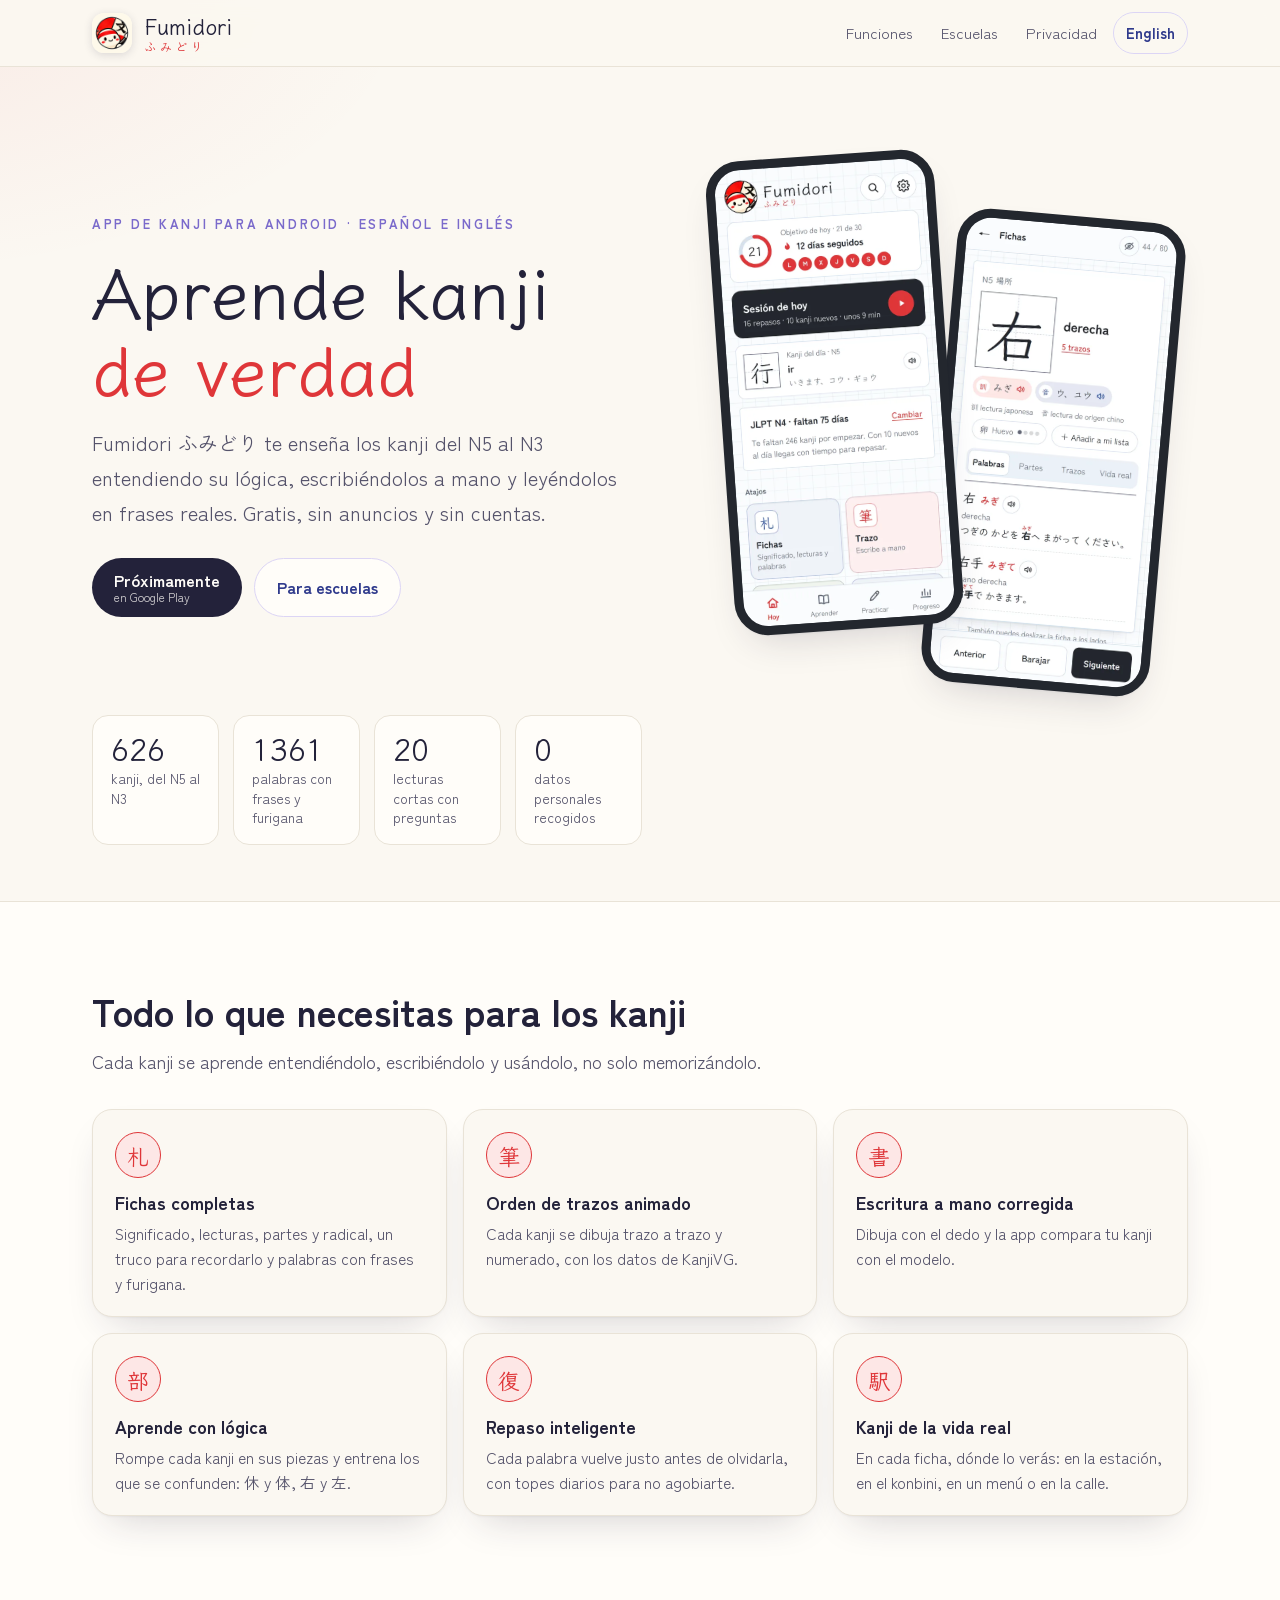
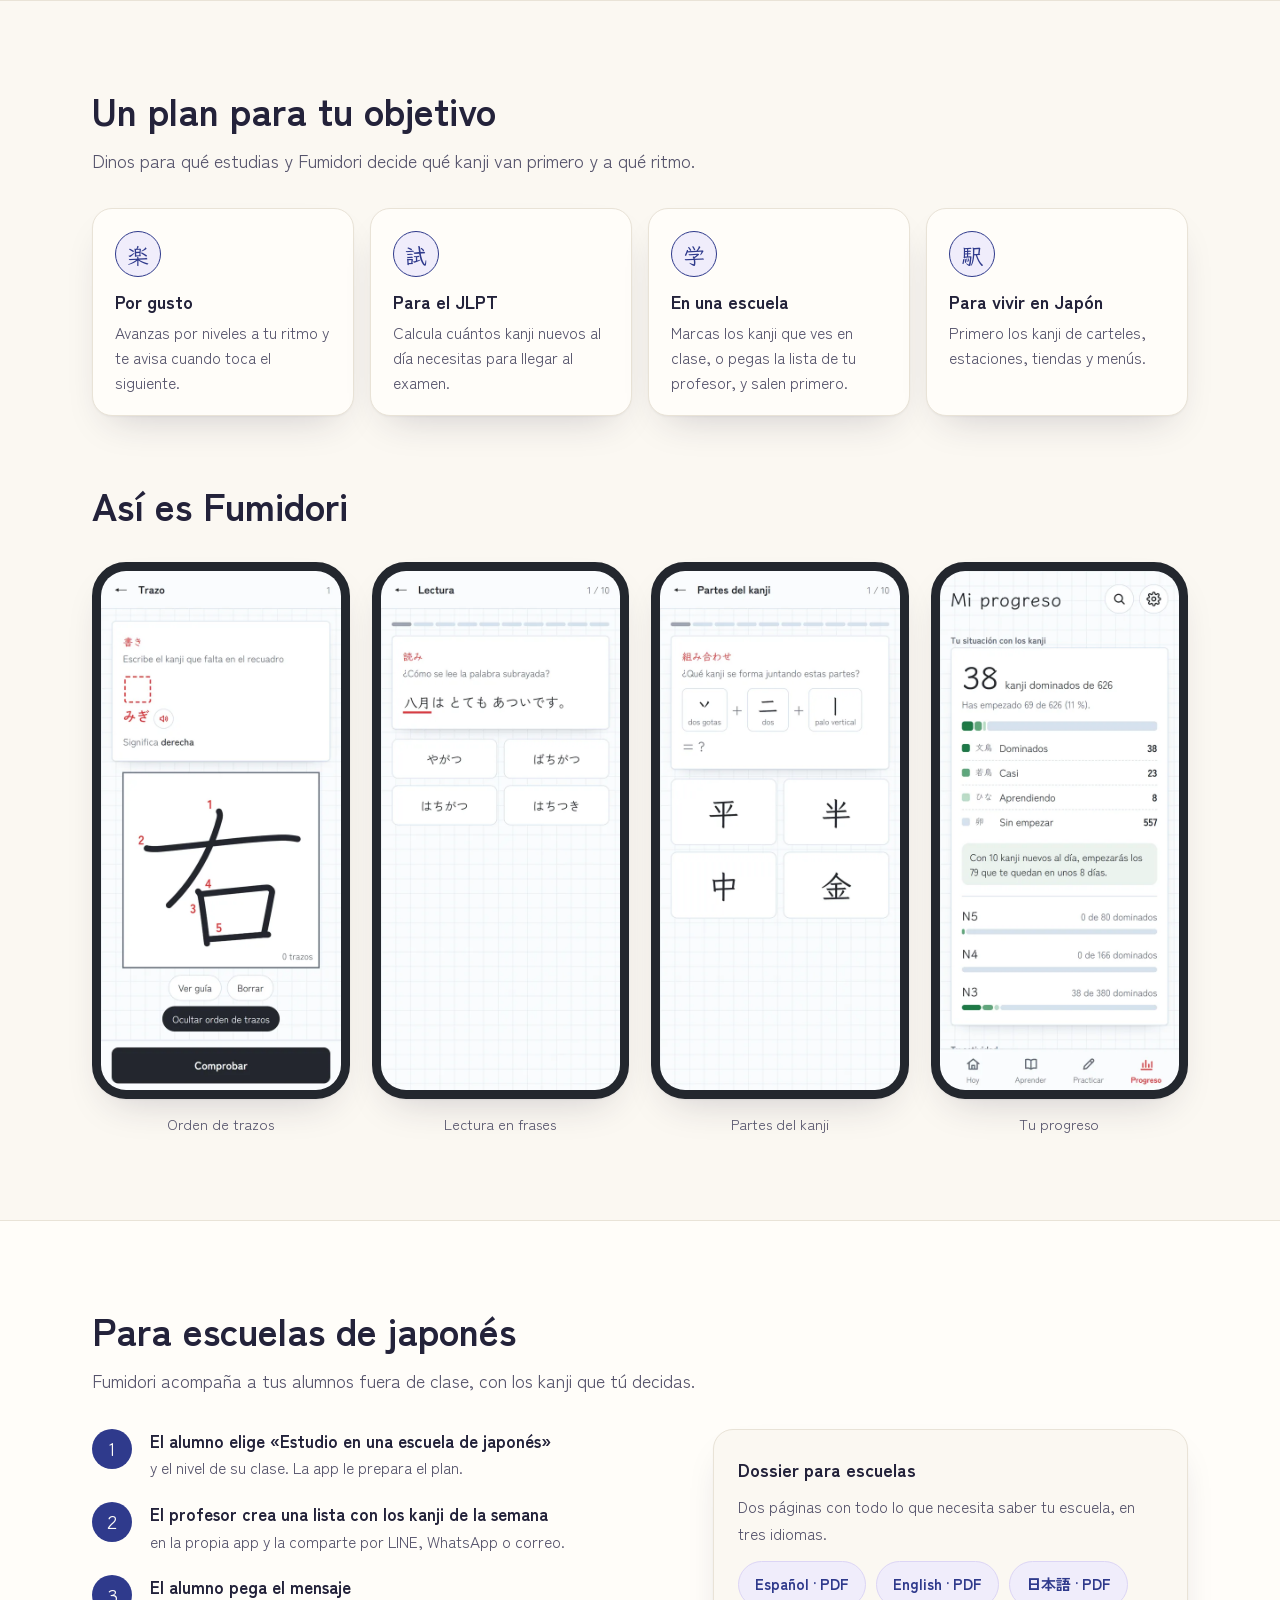
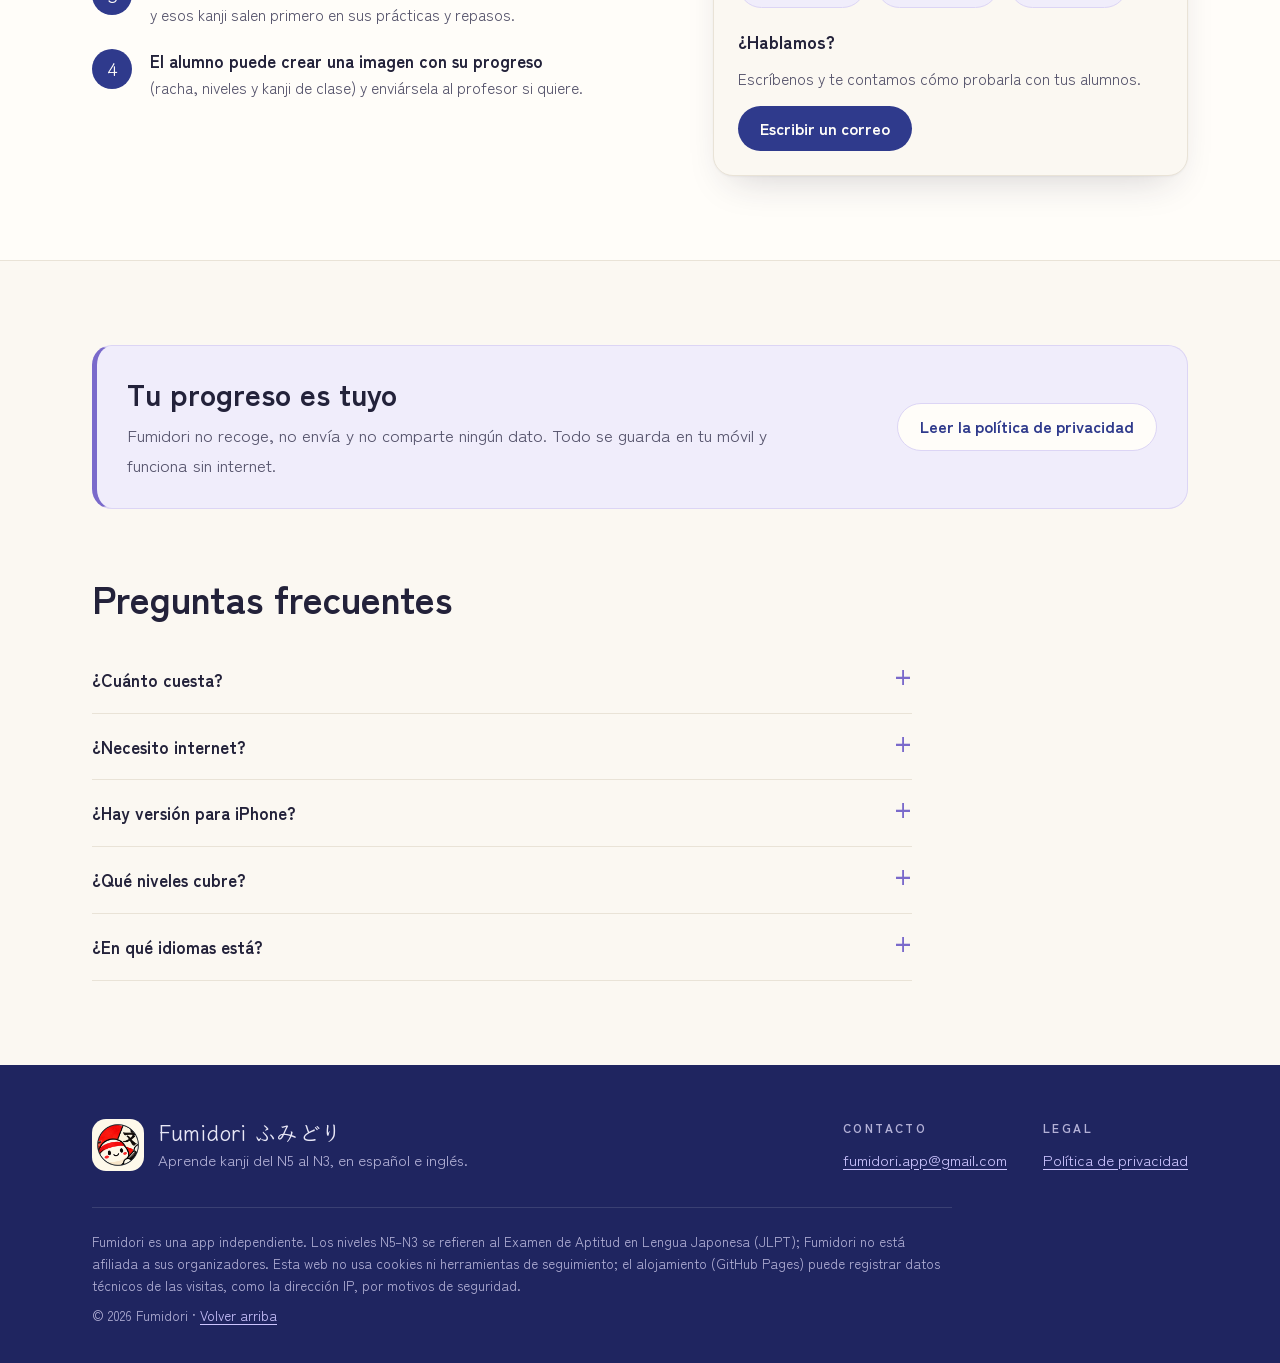
==== commit bf51fc14: "Actualizar la web (2026-11-08)" ====
--- a/index.html
+++ b/index.html
@@ -4,12 +4,12 @@
 <meta charset="utf-8">
 <meta name="viewport" content="width=device-width, initial-scale=1">
 <title>Fumidori ふみどり · Aprende kanji de verdad</title>
-<meta name="description" content="App gratuita para Android: 300 kanji del N5 al inicio del N3, con fichas, orden de trazos, escritura a mano, lecturas y repaso inteligente. Sin anuncios, sin cuentas y sin internet.">
+<meta name="description" content="App gratuita para Android: 626 kanji del N5 al N3, con fichas, orden de trazos, escritura a mano, lecturas y repaso inteligente. Sin anuncios, sin cuentas y sin internet.">
 <meta name="theme-color" content="#fbf8f2" media="(prefers-color-scheme: light)">
 <meta name="theme-color" content="#15162a" media="(prefers-color-scheme: dark)">
 <meta property="og:type" content="website">
 <meta property="og:title" content="Fumidori ふみどり · Aprende kanji de verdad">
-<meta property="og:description" content="App gratuita para Android: 300 kanji del N5 al inicio del N3, con fichas, orden de trazos, escritura a mano, lecturas y repaso inteligente. Sin anuncios, sin cuentas y sin internet.">
+<meta property="og:description" content="App gratuita para Android: 626 kanji del N5 al N3, con fichas, orden de trazos, escritura a mano, lecturas y repaso inteligente. Sin anuncios, sin cuentas y sin internet.">
 <link rel="icon" type="image/png" sizes="32x32" href="assets/favicon-32.png">
 <link rel="apple-touch-icon" href="assets/icon-180.png">
 <link rel="alternate" hreflang="en" href="en/index.html">
@@ -27,11 +27,11 @@
     <div>
       <p class="eyebrow">App de kanji para Android · Español e inglés</p>
       <h1>Aprende kanji <span class="jp">de verdad</span></h1>
-      <p class="lead">Fumidori ふみどり te enseña los kanji del N5 al inicio del N3 entendiendo su lógica, escribiéndolos a mano y leyéndolos en frases reales. Gratis, sin anuncios y sin cuentas.</p>
+      <p class="lead">Fumidori ふみどり te enseña los kanji del N5 al N3 entendiendo su lógica, escribiéndolos a mano y leyéndolos en frases reales. Gratis, sin anuncios y sin cuentas.</p>
       <div class="cta"><span class="btn soon"><span>Próximamente<small>en Google Play</small></span></span><a class="btn ghost" href="#escuelas">Para escuelas</a></div>
     </div>
     <div class="phones"><div class="phone p1"><img src="assets/shots/es-inicio.webp" alt="" width="540" height="1170"></div><div class="phone p2"><img src="assets/shots/es-ficha.webp" alt="" width="540" height="1170"></div></div>
-  </div><div class="wrap"><div class="stats"><div><b>300</b><span>kanji, del N5 al N3</span></div><div><b>625</b><span>palabras con frases y furigana</span></div><div><b>20</b><span>lecturas cortas con preguntas</span></div><div><b>0</b><span>datos personales recogidos</span></div></div></div></section>
+  </div><div class="wrap"><div class="stats"><div><b>626</b><span>kanji, del N5 al N3</span></div><div><b>1361</b><span>palabras con frases y furigana</span></div><div><b>20</b><span>lecturas cortas con preguntas</span></div><div><b>0</b><span>datos personales recogidos</span></div></div></div></section>
   <section class="sec alt" id="funciones"><div class="wrap">
     <h2>Todo lo que necesitas para los kanji</h2><p class="sub">Cada kanji se aprende entendiéndolo, escribiéndolo y usándolo, no solo memorizándolo.</p>
     <div class="cards"><div class="card"><span class="k" lang="ja" aria-hidden="true">札</span><h3>Fichas completas</h3><p>Significado, lecturas, partes y radical, un truco para recordarlo y palabras con frases y furigana.</p></div><div class="card"><span class="k" lang="ja" aria-hidden="true">筆</span><h3>Orden de trazos animado</h3><p>Cada kanji se dibuja trazo a trazo y numerado, con los datos de KanjiVG.</p></div><div class="card"><span class="k" lang="ja" aria-hidden="true">書</span><h3>Escritura a mano corregida</h3><p>Dibuja con el dedo y la app compara tu kanji con el modelo.</p></div><div class="card"><span class="k" lang="ja" aria-hidden="true">部</span><h3>Aprende con lógica</h3><p>Rompe cada kanji en sus piezas y entrena los que se confunden: 休 y 体, 右 y 左.</p></div><div class="card"><span class="k" lang="ja" aria-hidden="true">復</span><h3>Repaso inteligente</h3><p>Cada palabra vuelve justo antes de olvidarla, con topes diarios para no agobiarte.</p></div><div class="card"><span class="k" lang="ja" aria-hidden="true">駅</span><h3>Kanji de la vida real</h3><p>En cada ficha, dónde lo verás: en la estación, en el konbini, en un menú o en la calle.</p></div></div>
@@ -57,12 +57,12 @@
   <section class="sec" id="privacidad"><div class="wrap">
     <div class="privacy"><div><h2>Tu progreso es tuyo</h2><p>Fumidori no recoge, no envía y no comparte ningún dato. Todo se guarda en tu móvil y funciona sin internet.</p></div><a class="btn ghost" href="https://john141423.github.io/fumidori-privacy/">Leer la política de privacidad</a></div>
     <h2 style="margin-top:64px">Preguntas frecuentes</h2>
-    <div class="faq"><details><summary>¿Cuánto cuesta?</summary><p>Nada. Fumidori es gratis y no tiene anuncios.</p></details><details><summary>¿Necesito internet?</summary><p>No. Todo funciona sin conexión: las fuentes, los kanji y la voz van dentro de la app o del móvil.</p></details><details><summary>¿Hay versión para iPhone?</summary><p>Por ahora, solo para Android.</p></details><details><summary>¿Qué niveles cubre?</summary><p>Todo el N5 y el N4 y el inicio del N3: 300 kanji. Estamos trabajando para ampliarlo.</p></details><details><summary>¿En qué idiomas está?</summary><p>En español y en inglés. Se cambia en Opciones.</p></details></div>
+    <div class="faq"><details><summary>¿Cuánto cuesta?</summary><p>Nada. Fumidori es gratis y no tiene anuncios.</p></details><details><summary>¿Necesito internet?</summary><p>No. Todo funciona sin conexión: las fuentes, los kanji y la voz van dentro de la app o del móvil.</p></details><details><summary>¿Hay versión para iPhone?</summary><p>Por ahora, solo para Android.</p></details><details><summary>¿Qué niveles cubre?</summary><p>Todo el N5, el N4 y el N3: 626 kanji, cada uno con sus palabras, frases y orden de trazos.</p></details><details><summary>¿En qué idiomas está?</summary><p>En español y en inglés. Se cambia en Opciones.</p></details></div>
   </div></section>
 </main>
 <footer class="site-footer"><div class="wrap">
   <div class="foot-top">
-    <div class="foot-brand"><img src="assets/icon-192.png" alt="" width="52" height="52"><div><b>Fumidori <span lang="ja">ふみどり</span></b><p>Aprende kanji del N5 al inicio del N3, en español e inglés.</p></div></div>
+    <div class="foot-brand"><img src="assets/icon-192.png" alt="" width="52" height="52"><div><b>Fumidori <span lang="ja">ふみどり</span></b><p>Aprende kanji del N5 al N3, en español e inglés.</p></div></div>
     <div class="foot-cols">
       <div><h3>Contacto</h3><p><a href="mailto:fumidori.app@gmail.com">fumidori.app@gmail.com</a></p></div>
       <div><h3>Legal</h3><p><a href="https://john141423.github.io/fumidori-privacy/">Política de privacidad</a></p></div>
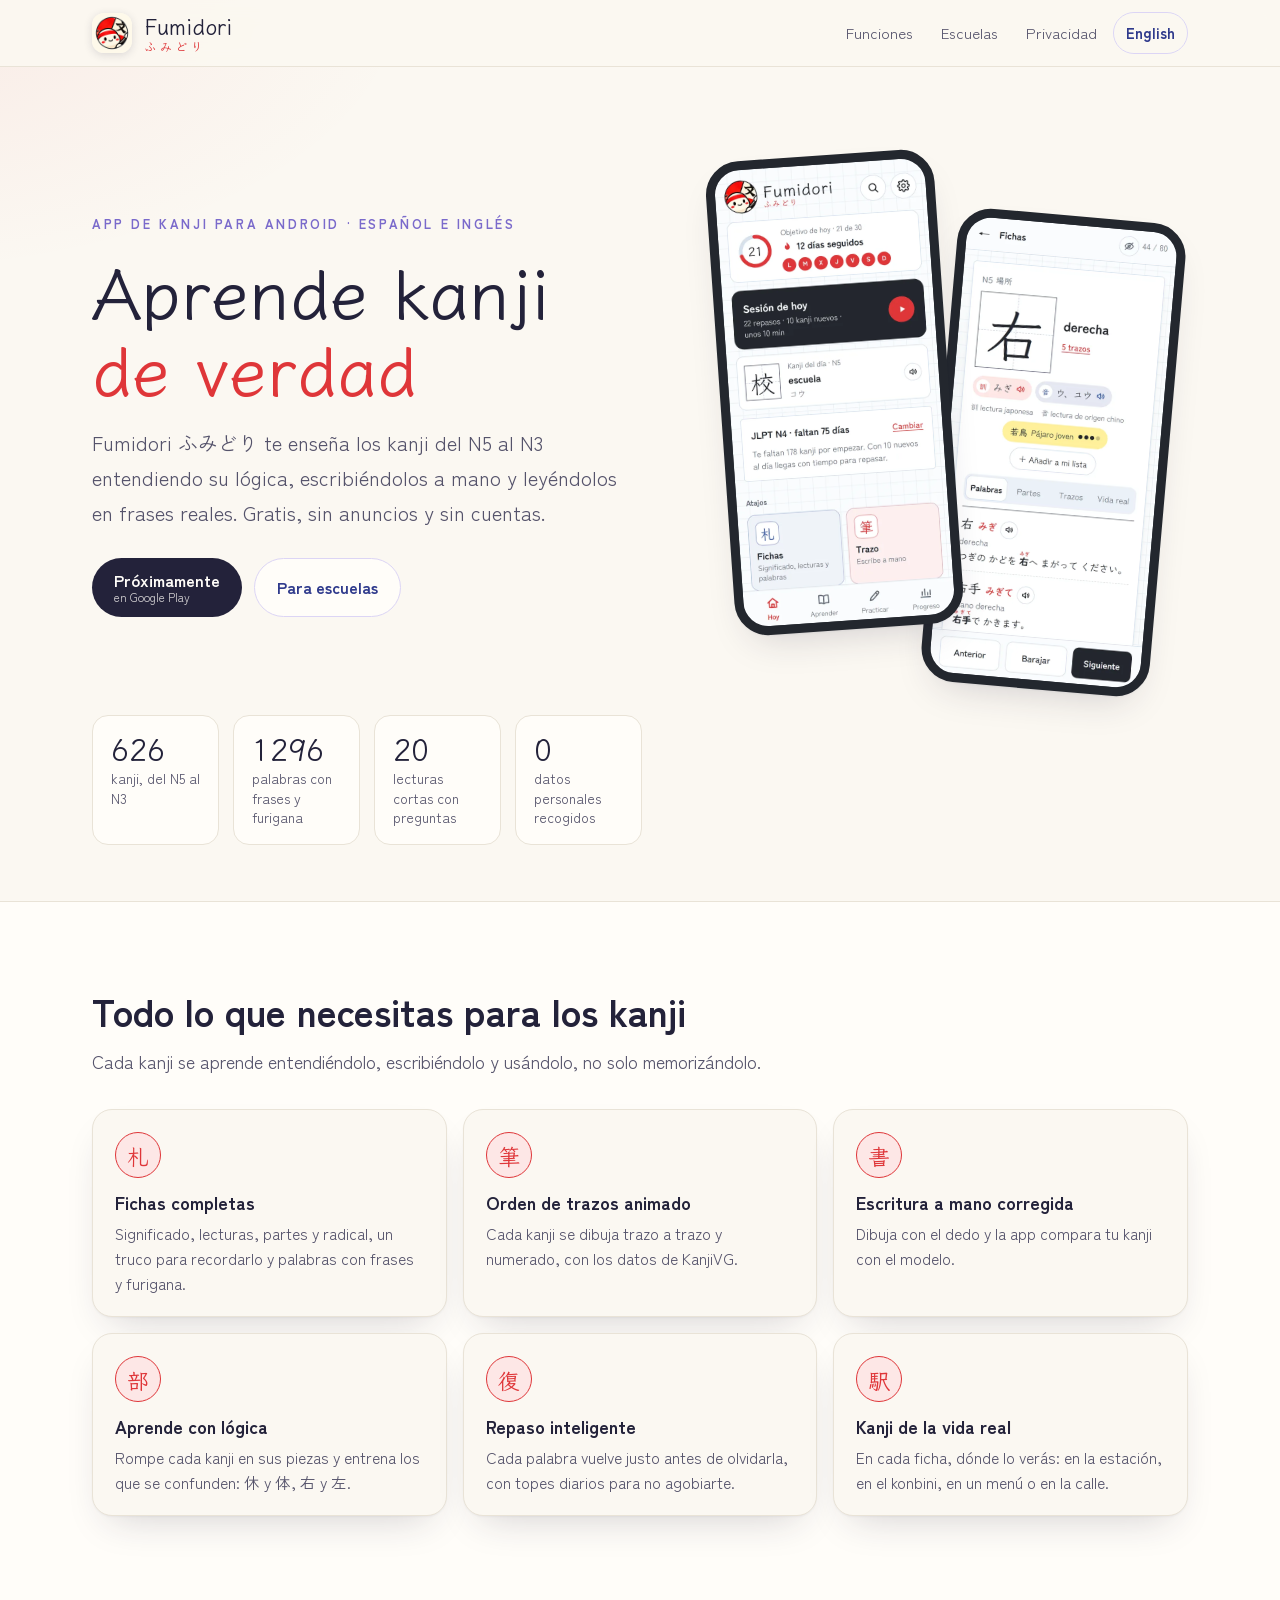
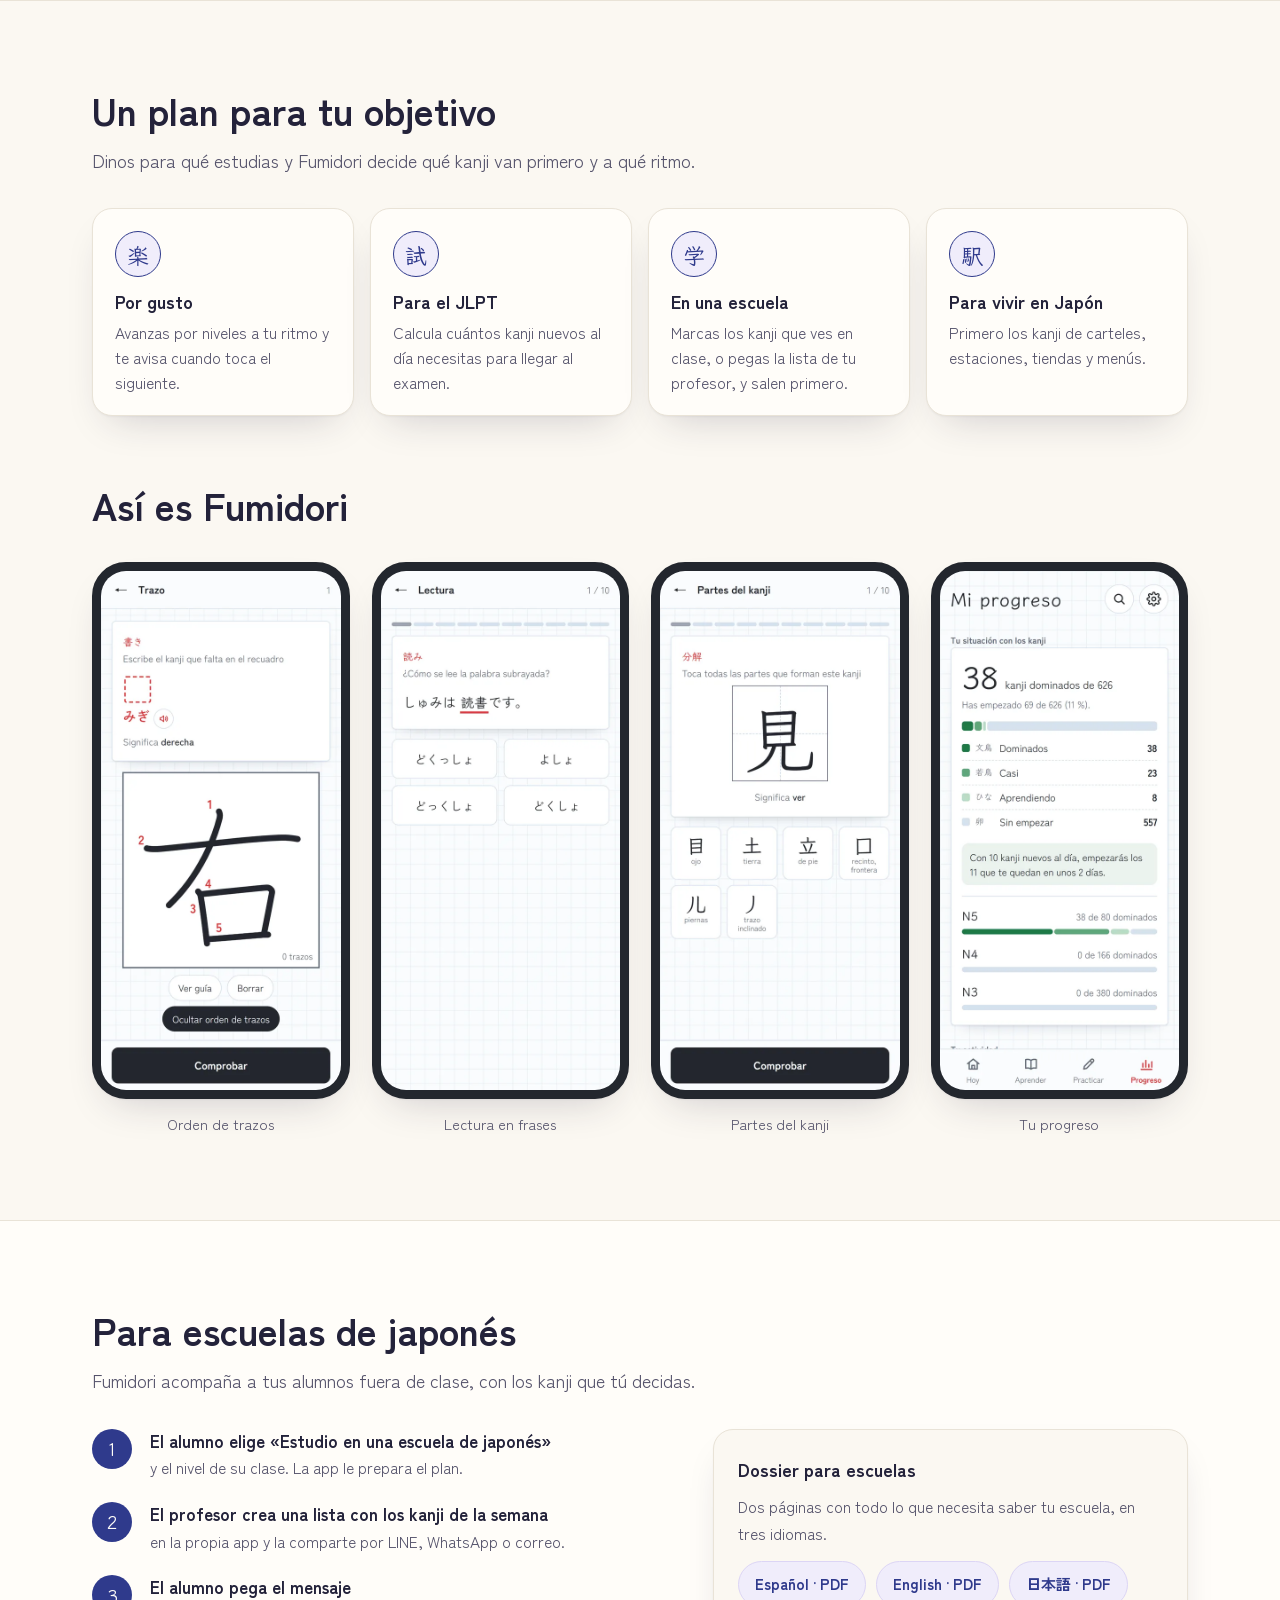
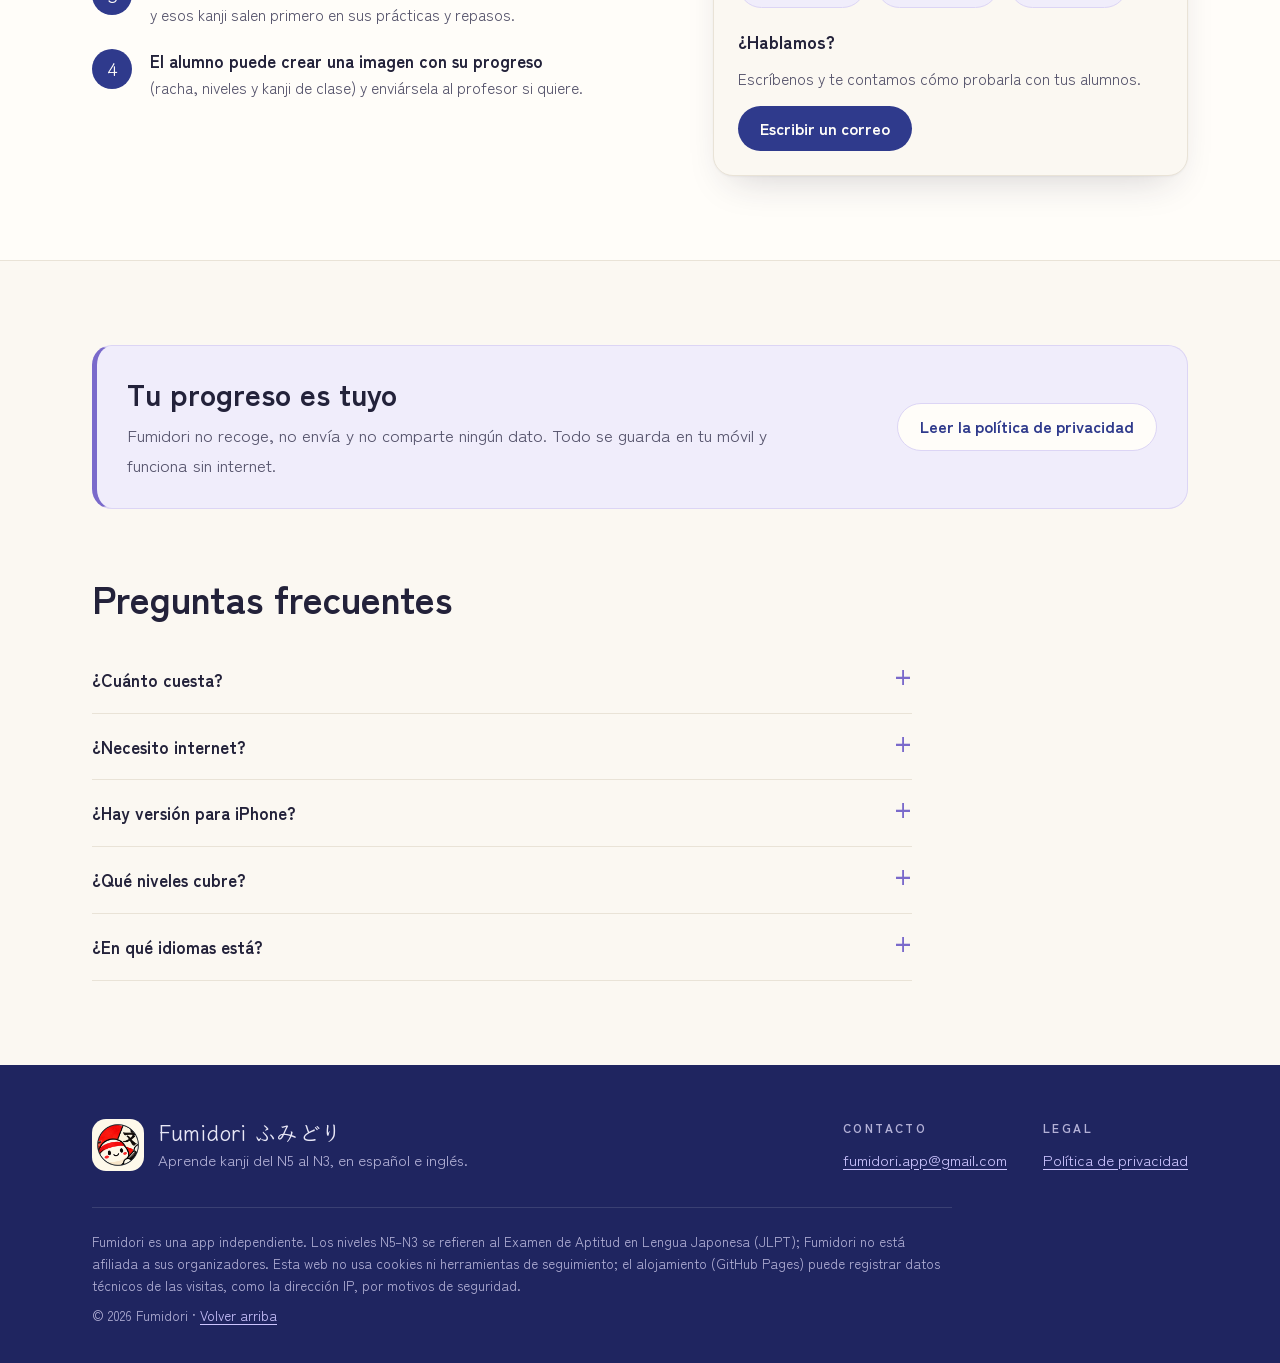
==== commit 12f78479: "Actualizar la web (2026-11-08)" ====
--- a/index.html
+++ b/index.html
@@ -31,7 +31,7 @@
       <div class="cta"><span class="btn soon"><span>Próximamente<small>en Google Play</small></span></span><a class="btn ghost" href="#escuelas">Para escuelas</a></div>
     </div>
     <div class="phones"><div class="phone p1"><img src="assets/shots/es-inicio.webp" alt="" width="540" height="1170"></div><div class="phone p2"><img src="assets/shots/es-ficha.webp" alt="" width="540" height="1170"></div></div>
-  </div><div class="wrap"><div class="stats"><div><b>626</b><span>kanji, del N5 al N3</span></div><div><b>1361</b><span>palabras con frases y furigana</span></div><div><b>20</b><span>lecturas cortas con preguntas</span></div><div><b>0</b><span>datos personales recogidos</span></div></div></div></section>
+  </div><div class="wrap"><div class="stats"><div><b>626</b><span>kanji, del N5 al N3</span></div><div><b>1296</b><span>palabras con frases y furigana</span></div><div><b>20</b><span>lecturas cortas con preguntas</span></div><div><b>0</b><span>datos personales recogidos</span></div></div></div></section>
   <section class="sec alt" id="funciones"><div class="wrap">
     <h2>Todo lo que necesitas para los kanji</h2><p class="sub">Cada kanji se aprende entendiéndolo, escribiéndolo y usándolo, no solo memorizándolo.</p>
     <div class="cards"><div class="card"><span class="k" lang="ja" aria-hidden="true">札</span><h3>Fichas completas</h3><p>Significado, lecturas, partes y radical, un truco para recordarlo y palabras con frases y furigana.</p></div><div class="card"><span class="k" lang="ja" aria-hidden="true">筆</span><h3>Orden de trazos animado</h3><p>Cada kanji se dibuja trazo a trazo y numerado, con los datos de KanjiVG.</p></div><div class="card"><span class="k" lang="ja" aria-hidden="true">書</span><h3>Escritura a mano corregida</h3><p>Dibuja con el dedo y la app compara tu kanji con el modelo.</p></div><div class="card"><span class="k" lang="ja" aria-hidden="true">部</span><h3>Aprende con lógica</h3><p>Rompe cada kanji en sus piezas y entrena los que se confunden: 休 y 体, 右 y 左.</p></div><div class="card"><span class="k" lang="ja" aria-hidden="true">復</span><h3>Repaso inteligente</h3><p>Cada palabra vuelve justo antes de olvidarla, con topes diarios para no agobiarte.</p></div><div class="card"><span class="k" lang="ja" aria-hidden="true">駅</span><h3>Kanji de la vida real</h3><p>En cada ficha, dónde lo verás: en la estación, en el konbini, en un menú o en la calle.</p></div></div>
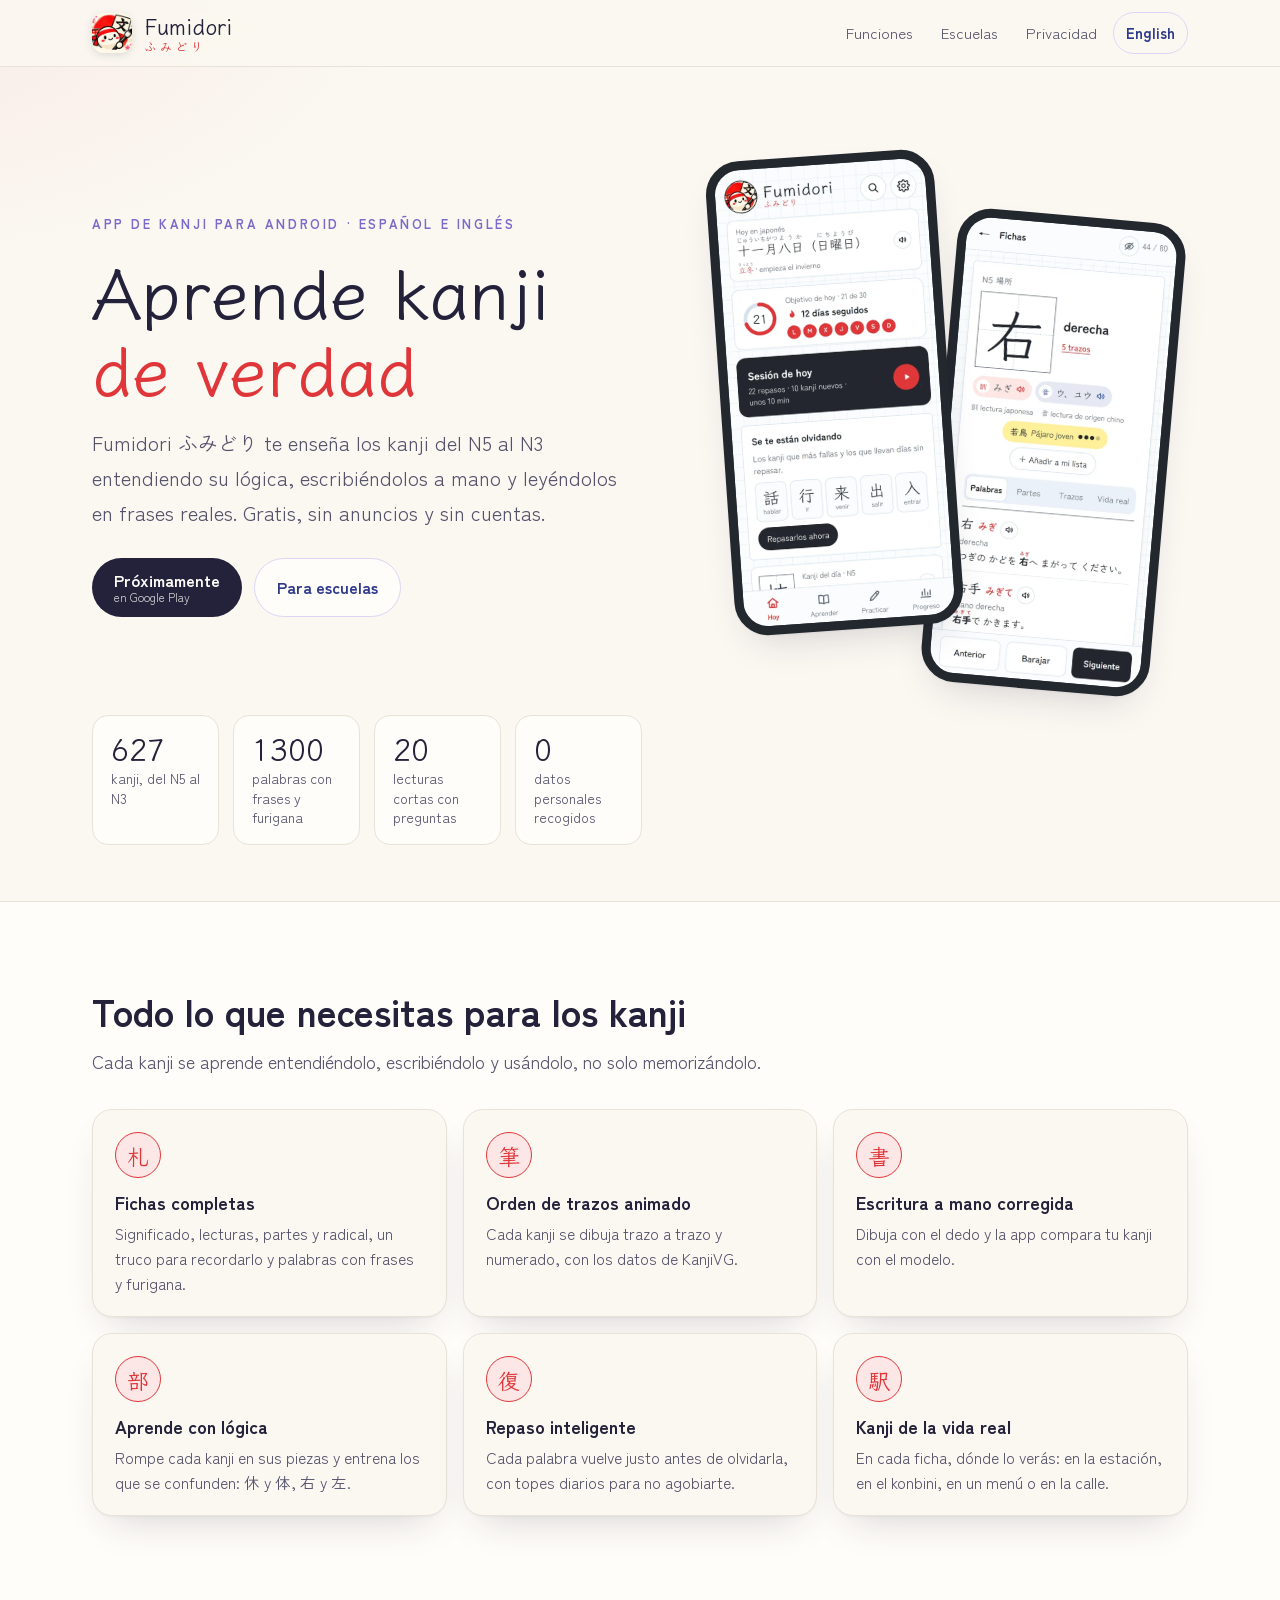
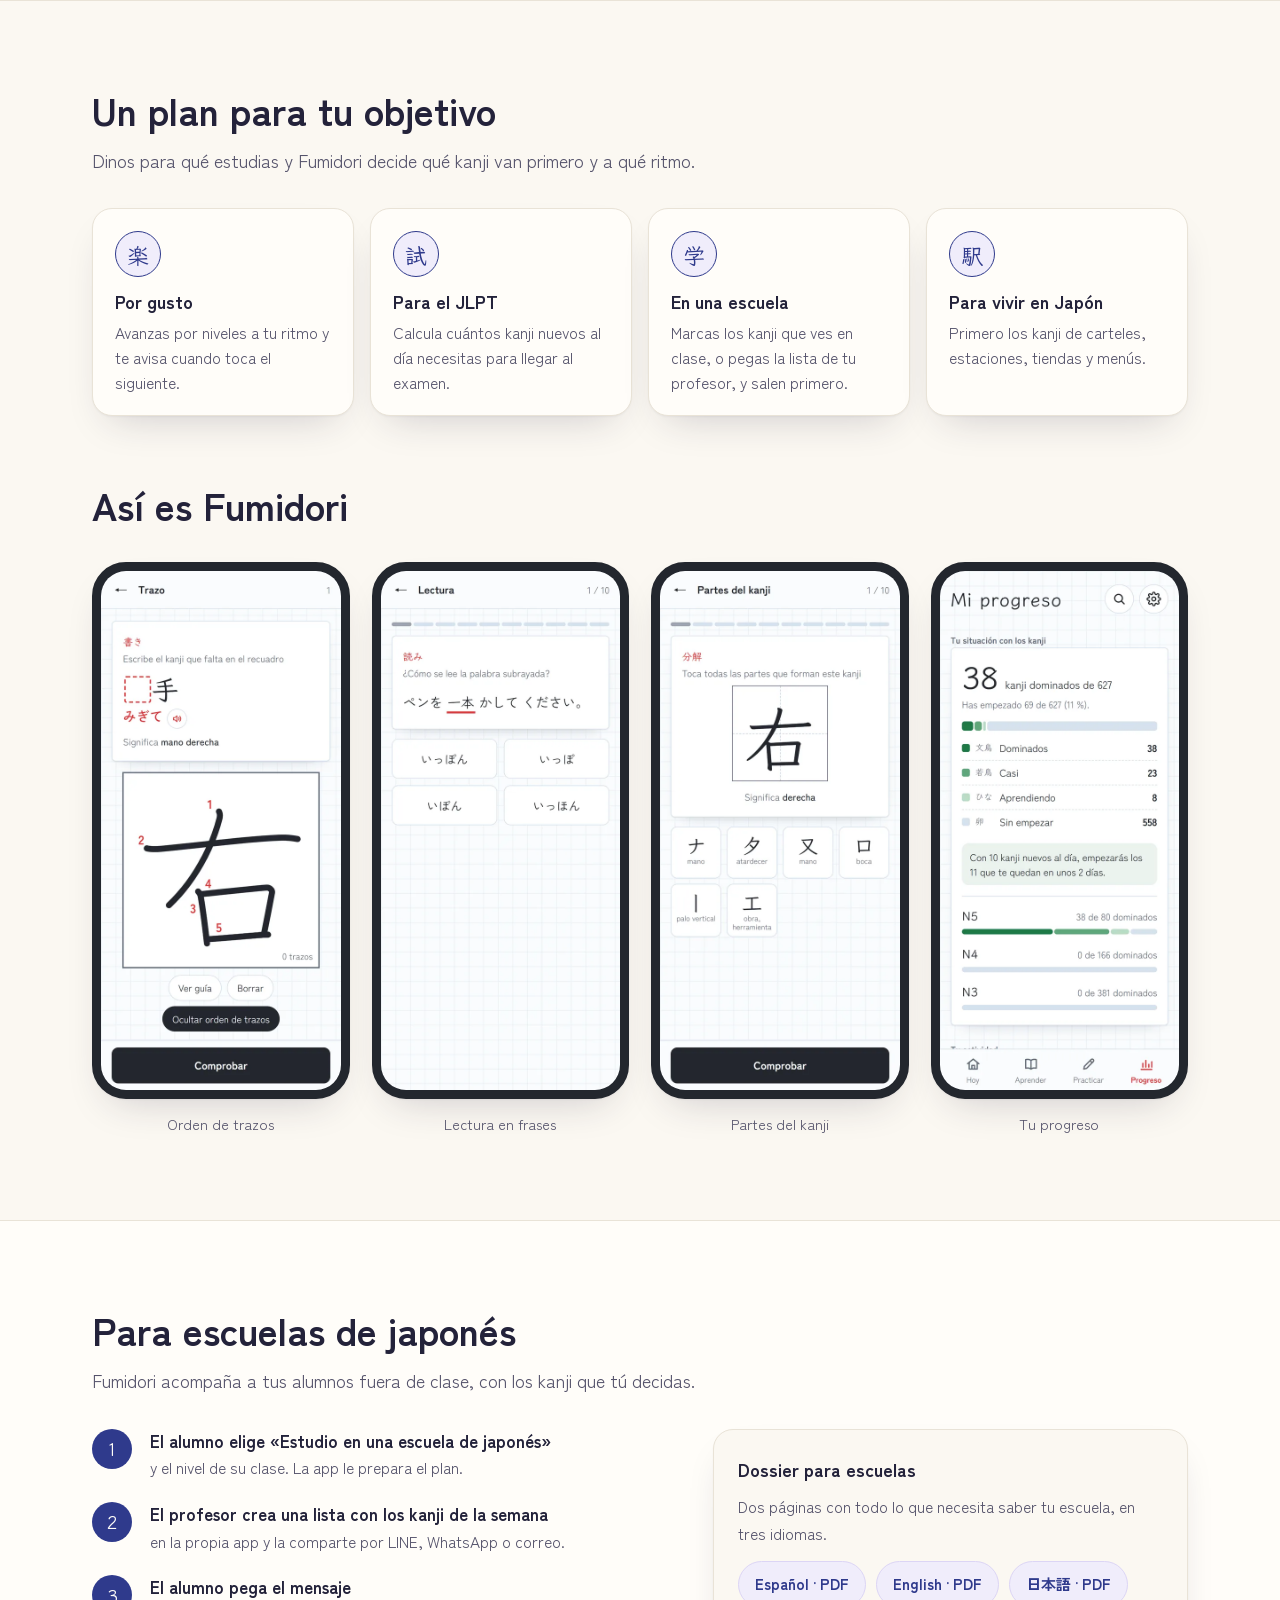
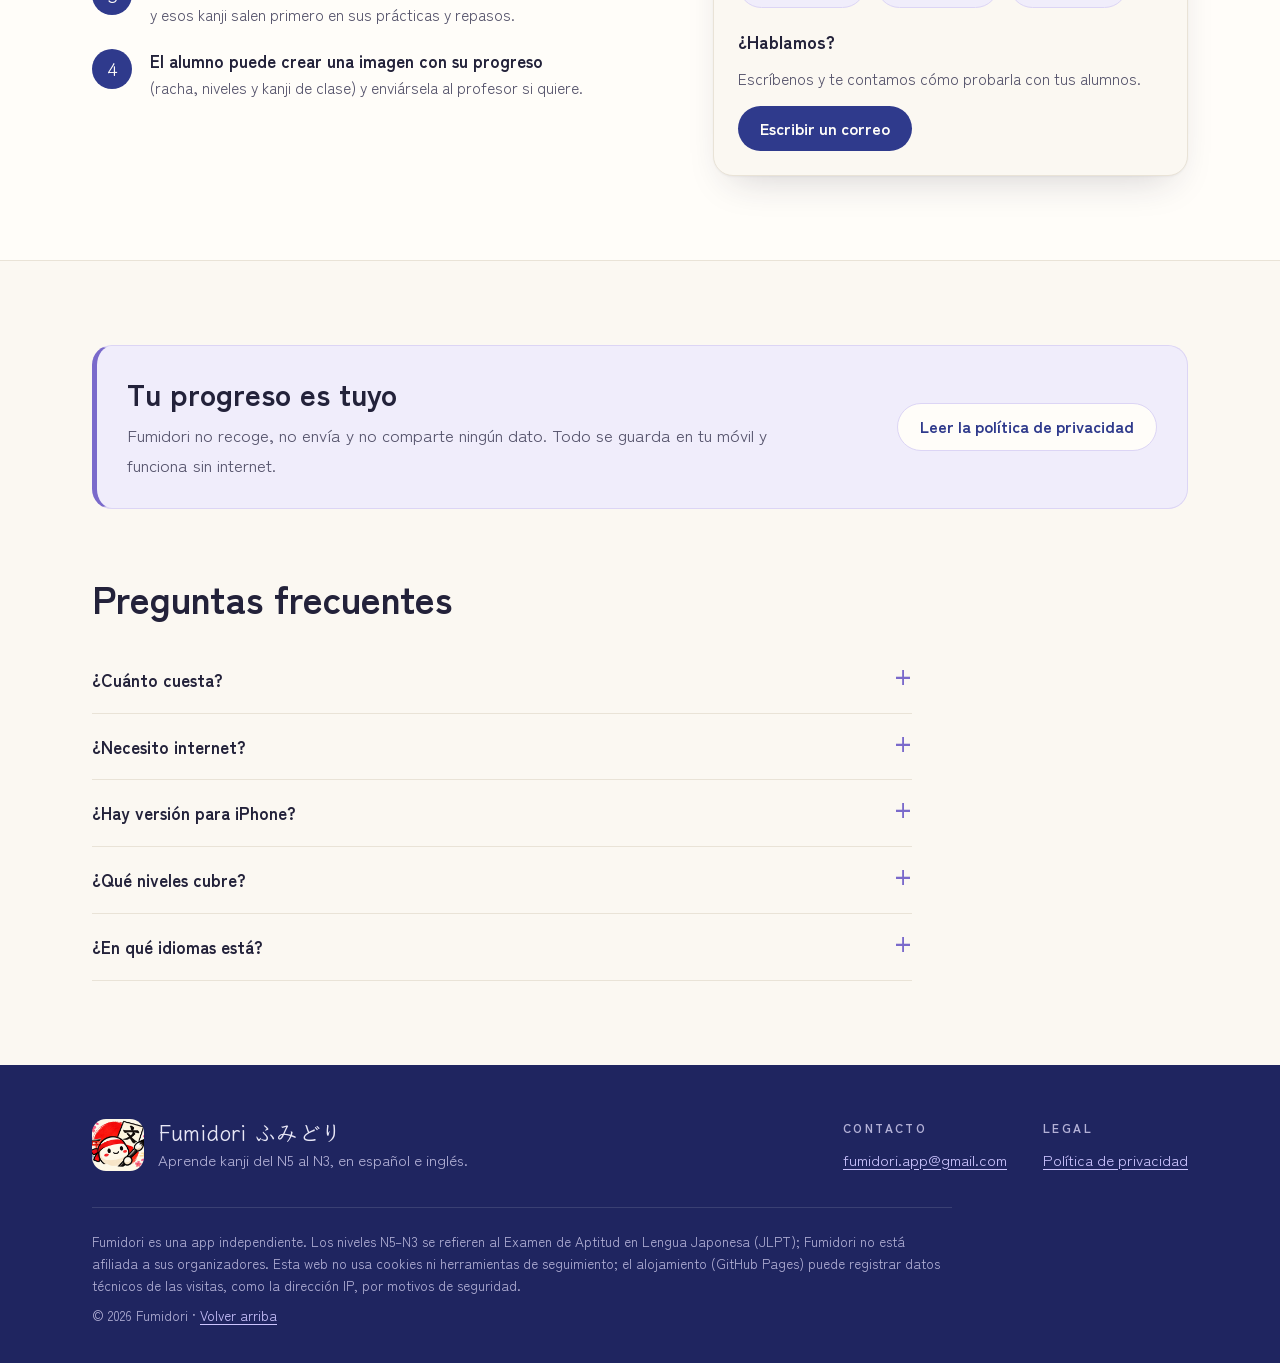
==== commit 0115bcb8: "Actualizar la web (2026-11-08)" ====
--- a/index.html
+++ b/index.html
@@ -4,12 +4,12 @@
 <meta charset="utf-8">
 <meta name="viewport" content="width=device-width, initial-scale=1">
 <title>Fumidori ふみどり · Aprende kanji de verdad</title>
-<meta name="description" content="App gratuita para Android: 626 kanji del N5 al N3, con fichas, orden de trazos, escritura a mano, lecturas y repaso inteligente. Sin anuncios, sin cuentas y sin internet.">
+<meta name="description" content="App gratuita para Android: 627 kanji del N5 al N3, con fichas, orden de trazos, escritura a mano, lecturas y repaso inteligente. Sin anuncios, sin cuentas y sin internet.">
 <meta name="theme-color" content="#fbf8f2" media="(prefers-color-scheme: light)">
 <meta name="theme-color" content="#15162a" media="(prefers-color-scheme: dark)">
 <meta property="og:type" content="website">
 <meta property="og:title" content="Fumidori ふみどり · Aprende kanji de verdad">
-<meta property="og:description" content="App gratuita para Android: 626 kanji del N5 al N3, con fichas, orden de trazos, escritura a mano, lecturas y repaso inteligente. Sin anuncios, sin cuentas y sin internet.">
+<meta property="og:description" content="App gratuita para Android: 627 kanji del N5 al N3, con fichas, orden de trazos, escritura a mano, lecturas y repaso inteligente. Sin anuncios, sin cuentas y sin internet.">
 <link rel="icon" type="image/png" sizes="32x32" href="assets/favicon-32.png">
 <link rel="apple-touch-icon" href="assets/icon-180.png">
 <link rel="alternate" hreflang="en" href="en/index.html">
@@ -31,7 +31,7 @@
       <div class="cta"><span class="btn soon"><span>Próximamente<small>en Google Play</small></span></span><a class="btn ghost" href="#escuelas">Para escuelas</a></div>
     </div>
     <div class="phones"><div class="phone p1"><img src="assets/shots/es-inicio.webp" alt="" width="540" height="1170"></div><div class="phone p2"><img src="assets/shots/es-ficha.webp" alt="" width="540" height="1170"></div></div>
-  </div><div class="wrap"><div class="stats"><div><b>626</b><span>kanji, del N5 al N3</span></div><div><b>1296</b><span>palabras con frases y furigana</span></div><div><b>20</b><span>lecturas cortas con preguntas</span></div><div><b>0</b><span>datos personales recogidos</span></div></div></div></section>
+  </div><div class="wrap"><div class="stats"><div><b>627</b><span>kanji, del N5 al N3</span></div><div><b>1300</b><span>palabras con frases y furigana</span></div><div><b>20</b><span>lecturas cortas con preguntas</span></div><div><b>0</b><span>datos personales recogidos</span></div></div></div></section>
   <section class="sec alt" id="funciones"><div class="wrap">
     <h2>Todo lo que necesitas para los kanji</h2><p class="sub">Cada kanji se aprende entendiéndolo, escribiéndolo y usándolo, no solo memorizándolo.</p>
     <div class="cards"><div class="card"><span class="k" lang="ja" aria-hidden="true">札</span><h3>Fichas completas</h3><p>Significado, lecturas, partes y radical, un truco para recordarlo y palabras con frases y furigana.</p></div><div class="card"><span class="k" lang="ja" aria-hidden="true">筆</span><h3>Orden de trazos animado</h3><p>Cada kanji se dibuja trazo a trazo y numerado, con los datos de KanjiVG.</p></div><div class="card"><span class="k" lang="ja" aria-hidden="true">書</span><h3>Escritura a mano corregida</h3><p>Dibuja con el dedo y la app compara tu kanji con el modelo.</p></div><div class="card"><span class="k" lang="ja" aria-hidden="true">部</span><h3>Aprende con lógica</h3><p>Rompe cada kanji en sus piezas y entrena los que se confunden: 休 y 体, 右 y 左.</p></div><div class="card"><span class="k" lang="ja" aria-hidden="true">復</span><h3>Repaso inteligente</h3><p>Cada palabra vuelve justo antes de olvidarla, con topes diarios para no agobiarte.</p></div><div class="card"><span class="k" lang="ja" aria-hidden="true">駅</span><h3>Kanji de la vida real</h3><p>En cada ficha, dónde lo verás: en la estación, en el konbini, en un menú o en la calle.</p></div></div>
@@ -57,7 +57,7 @@
   <section class="sec" id="privacidad"><div class="wrap">
     <div class="privacy"><div><h2>Tu progreso es tuyo</h2><p>Fumidori no recoge, no envía y no comparte ningún dato. Todo se guarda en tu móvil y funciona sin internet.</p></div><a class="btn ghost" href="https://john141423.github.io/fumidori-privacy/">Leer la política de privacidad</a></div>
     <h2 style="margin-top:64px">Preguntas frecuentes</h2>
-    <div class="faq"><details><summary>¿Cuánto cuesta?</summary><p>Nada. Fumidori es gratis y no tiene anuncios.</p></details><details><summary>¿Necesito internet?</summary><p>No. Todo funciona sin conexión: las fuentes, los kanji y la voz van dentro de la app o del móvil.</p></details><details><summary>¿Hay versión para iPhone?</summary><p>Por ahora, solo para Android.</p></details><details><summary>¿Qué niveles cubre?</summary><p>Todo el N5, el N4 y el N3: 626 kanji, cada uno con sus palabras, frases y orden de trazos.</p></details><details><summary>¿En qué idiomas está?</summary><p>En español y en inglés. Se cambia en Opciones.</p></details></div>
+    <div class="faq"><details><summary>¿Cuánto cuesta?</summary><p>Nada. Fumidori es gratis y no tiene anuncios.</p></details><details><summary>¿Necesito internet?</summary><p>No. Todo funciona sin conexión: las fuentes, los kanji y la voz van dentro de la app o del móvil.</p></details><details><summary>¿Hay versión para iPhone?</summary><p>Por ahora, solo para Android.</p></details><details><summary>¿Qué niveles cubre?</summary><p>Todo el N5, el N4 y el N3: 627 kanji, cada uno con sus palabras, frases y orden de trazos.</p></details><details><summary>¿En qué idiomas está?</summary><p>En español y en inglés. Se cambia en Opciones.</p></details></div>
   </div></section>
 </main>
 <footer class="site-footer"><div class="wrap">
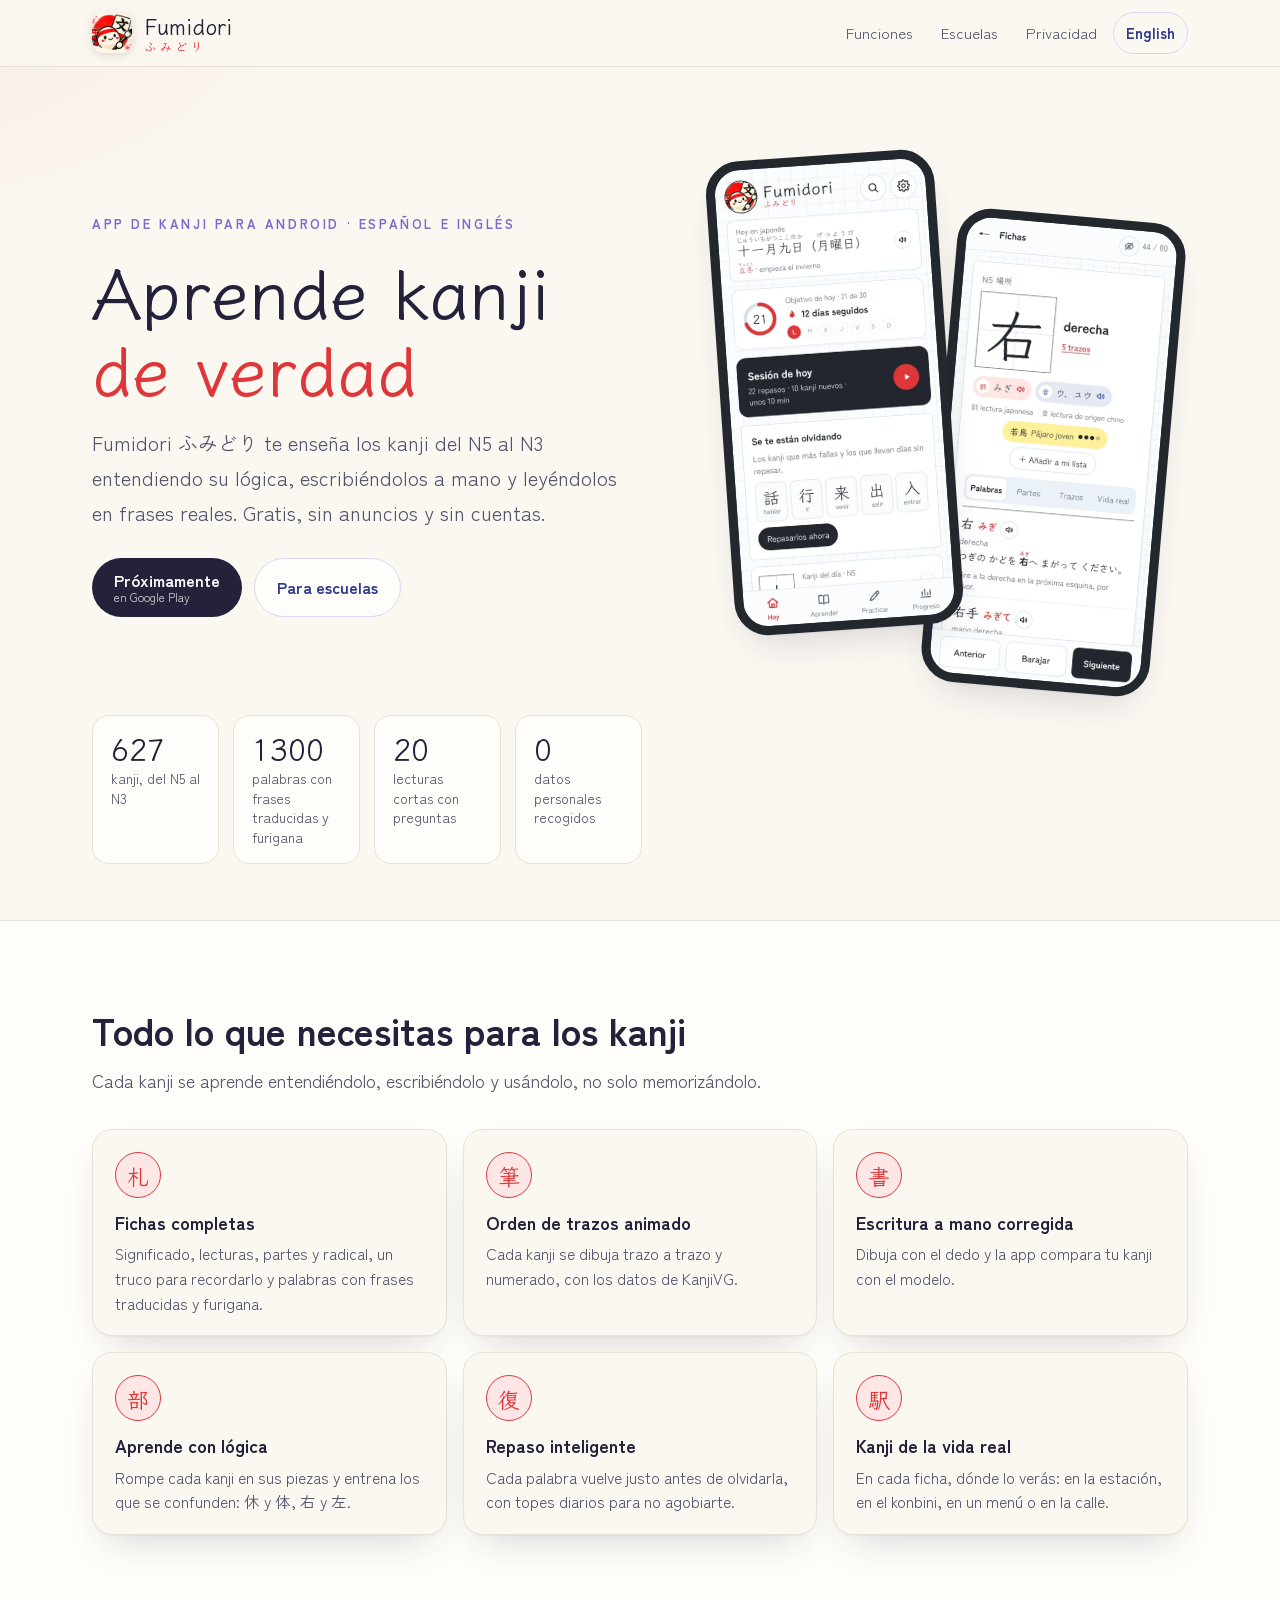
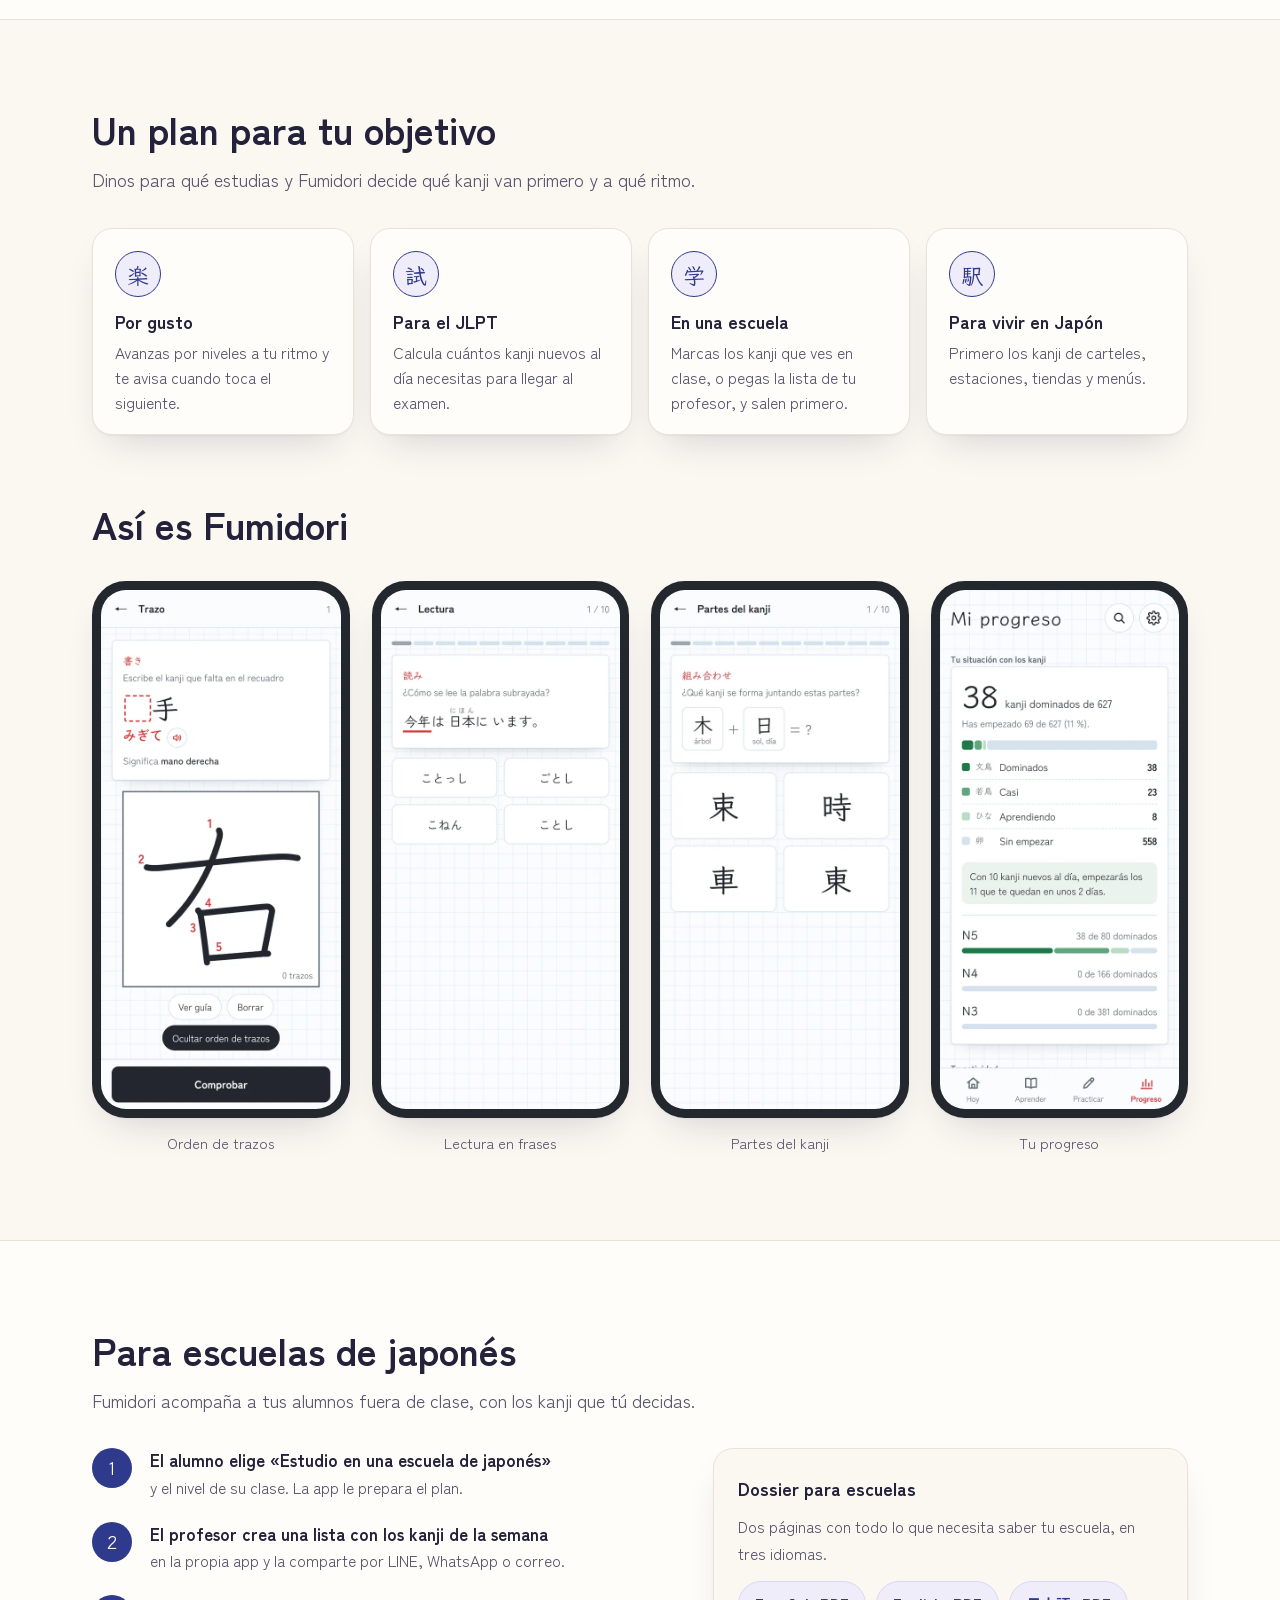
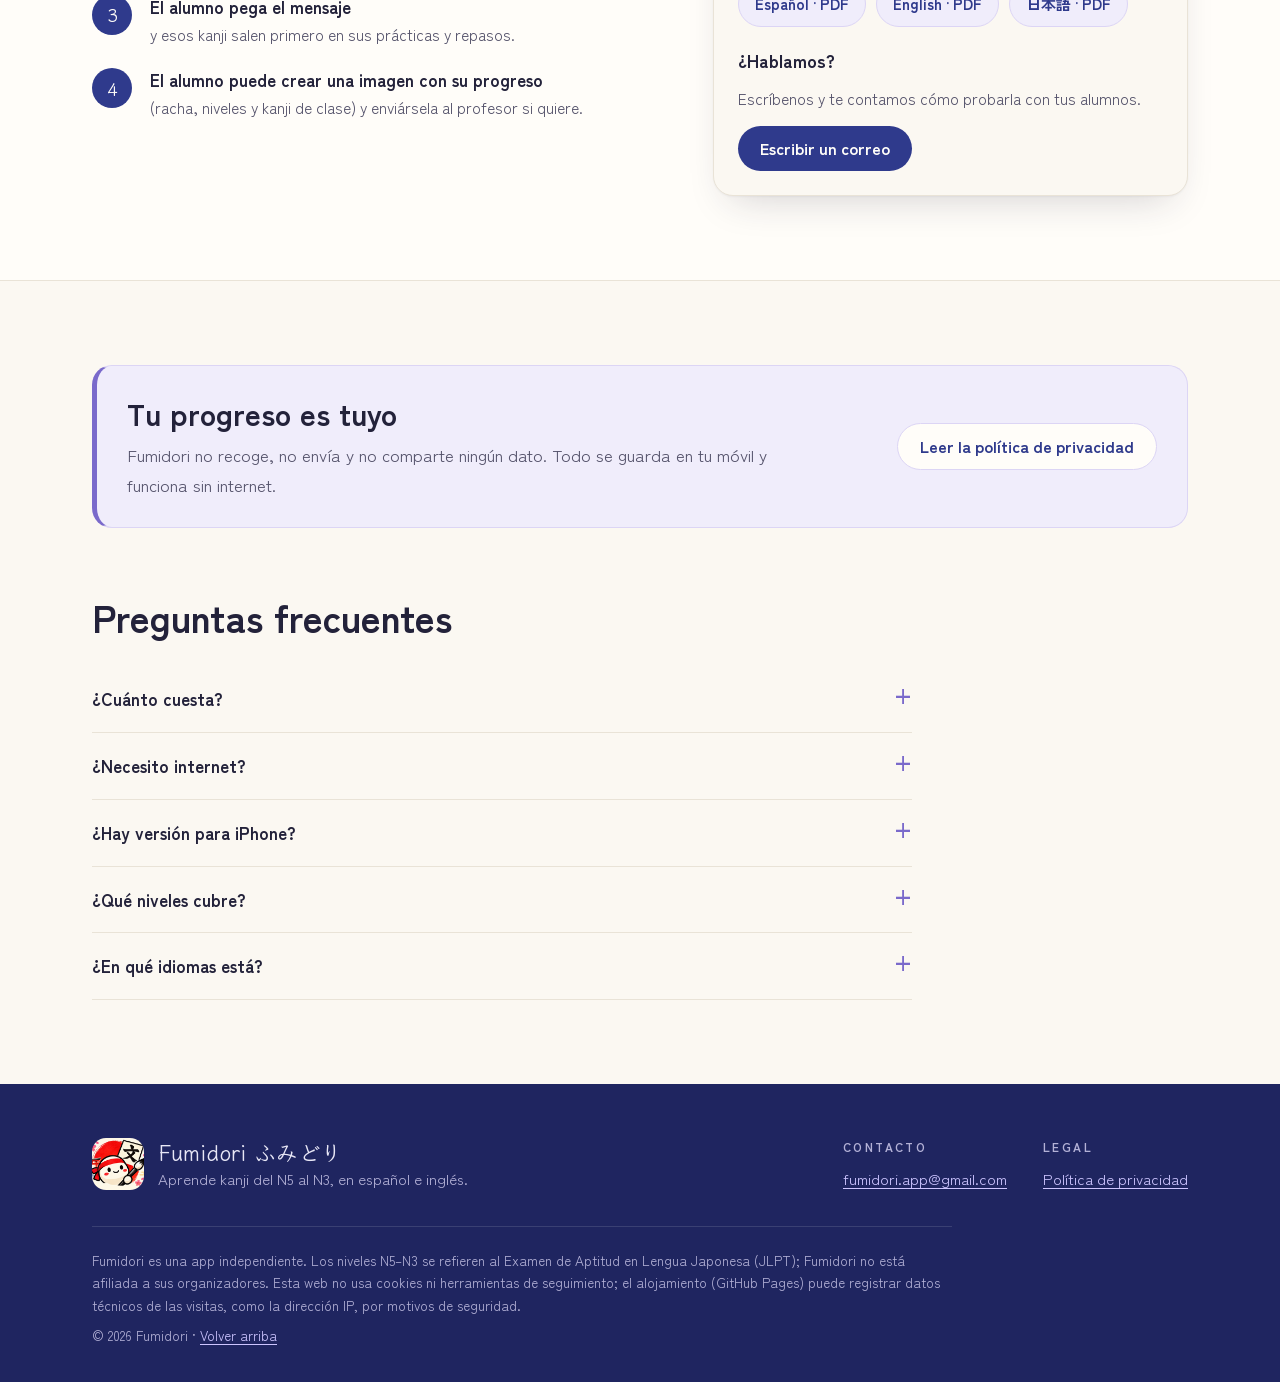
==== commit 8c406b87: "Actualizar la web (2026-11-09)" ====
--- a/index.html
+++ b/index.html
@@ -31,10 +31,10 @@
       <div class="cta"><span class="btn soon"><span>Próximamente<small>en Google Play</small></span></span><a class="btn ghost" href="#escuelas">Para escuelas</a></div>
     </div>
     <div class="phones"><div class="phone p1"><img src="assets/shots/es-inicio.webp" alt="" width="540" height="1170"></div><div class="phone p2"><img src="assets/shots/es-ficha.webp" alt="" width="540" height="1170"></div></div>
-  </div><div class="wrap"><div class="stats"><div><b>627</b><span>kanji, del N5 al N3</span></div><div><b>1300</b><span>palabras con frases y furigana</span></div><div><b>20</b><span>lecturas cortas con preguntas</span></div><div><b>0</b><span>datos personales recogidos</span></div></div></div></section>
+  </div><div class="wrap"><div class="stats"><div><b>627</b><span>kanji, del N5 al N3</span></div><div><b>1300</b><span>palabras con frases traducidas y furigana</span></div><div><b>20</b><span>lecturas cortas con preguntas</span></div><div><b>0</b><span>datos personales recogidos</span></div></div></div></section>
   <section class="sec alt" id="funciones"><div class="wrap">
     <h2>Todo lo que necesitas para los kanji</h2><p class="sub">Cada kanji se aprende entendiéndolo, escribiéndolo y usándolo, no solo memorizándolo.</p>
-    <div class="cards"><div class="card"><span class="k" lang="ja" aria-hidden="true">札</span><h3>Fichas completas</h3><p>Significado, lecturas, partes y radical, un truco para recordarlo y palabras con frases y furigana.</p></div><div class="card"><span class="k" lang="ja" aria-hidden="true">筆</span><h3>Orden de trazos animado</h3><p>Cada kanji se dibuja trazo a trazo y numerado, con los datos de KanjiVG.</p></div><div class="card"><span class="k" lang="ja" aria-hidden="true">書</span><h3>Escritura a mano corregida</h3><p>Dibuja con el dedo y la app compara tu kanji con el modelo.</p></div><div class="card"><span class="k" lang="ja" aria-hidden="true">部</span><h3>Aprende con lógica</h3><p>Rompe cada kanji en sus piezas y entrena los que se confunden: 休 y 体, 右 y 左.</p></div><div class="card"><span class="k" lang="ja" aria-hidden="true">復</span><h3>Repaso inteligente</h3><p>Cada palabra vuelve justo antes de olvidarla, con topes diarios para no agobiarte.</p></div><div class="card"><span class="k" lang="ja" aria-hidden="true">駅</span><h3>Kanji de la vida real</h3><p>En cada ficha, dónde lo verás: en la estación, en el konbini, en un menú o en la calle.</p></div></div>
+    <div class="cards"><div class="card"><span class="k" lang="ja" aria-hidden="true">札</span><h3>Fichas completas</h3><p>Significado, lecturas, partes y radical, un truco para recordarlo y palabras con frases traducidas y furigana.</p></div><div class="card"><span class="k" lang="ja" aria-hidden="true">筆</span><h3>Orden de trazos animado</h3><p>Cada kanji se dibuja trazo a trazo y numerado, con los datos de KanjiVG.</p></div><div class="card"><span class="k" lang="ja" aria-hidden="true">書</span><h3>Escritura a mano corregida</h3><p>Dibuja con el dedo y la app compara tu kanji con el modelo.</p></div><div class="card"><span class="k" lang="ja" aria-hidden="true">部</span><h3>Aprende con lógica</h3><p>Rompe cada kanji en sus piezas y entrena los que se confunden: 休 y 体, 右 y 左.</p></div><div class="card"><span class="k" lang="ja" aria-hidden="true">復</span><h3>Repaso inteligente</h3><p>Cada palabra vuelve justo antes de olvidarla, con topes diarios para no agobiarte.</p></div><div class="card"><span class="k" lang="ja" aria-hidden="true">駅</span><h3>Kanji de la vida real</h3><p>En cada ficha, dónde lo verás: en la estación, en el konbini, en un menú o en la calle.</p></div></div>
   </div></section>
   <section class="sec"><div class="wrap">
     <h2>Un plan para tu objetivo</h2><p class="sub">Dinos para qué estudias y Fumidori decide qué kanji van primero y a qué ritmo.</p>
